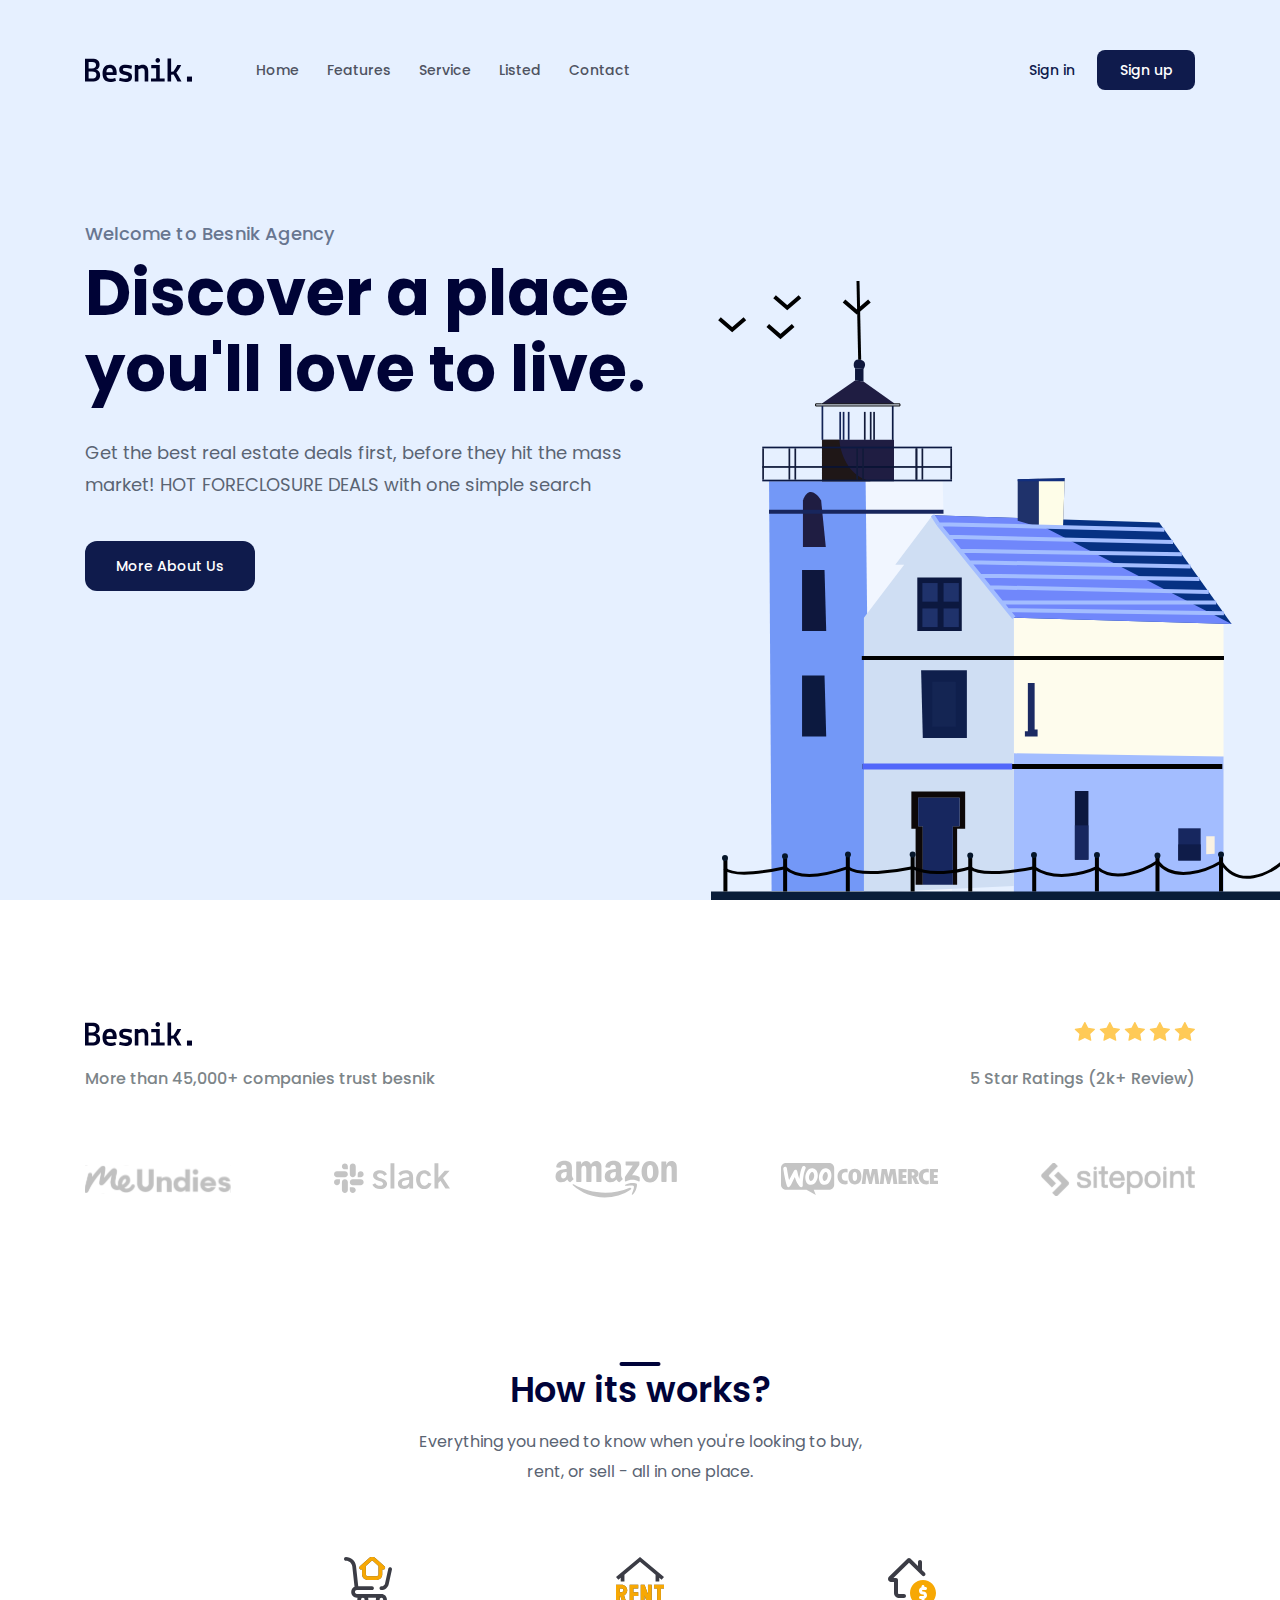
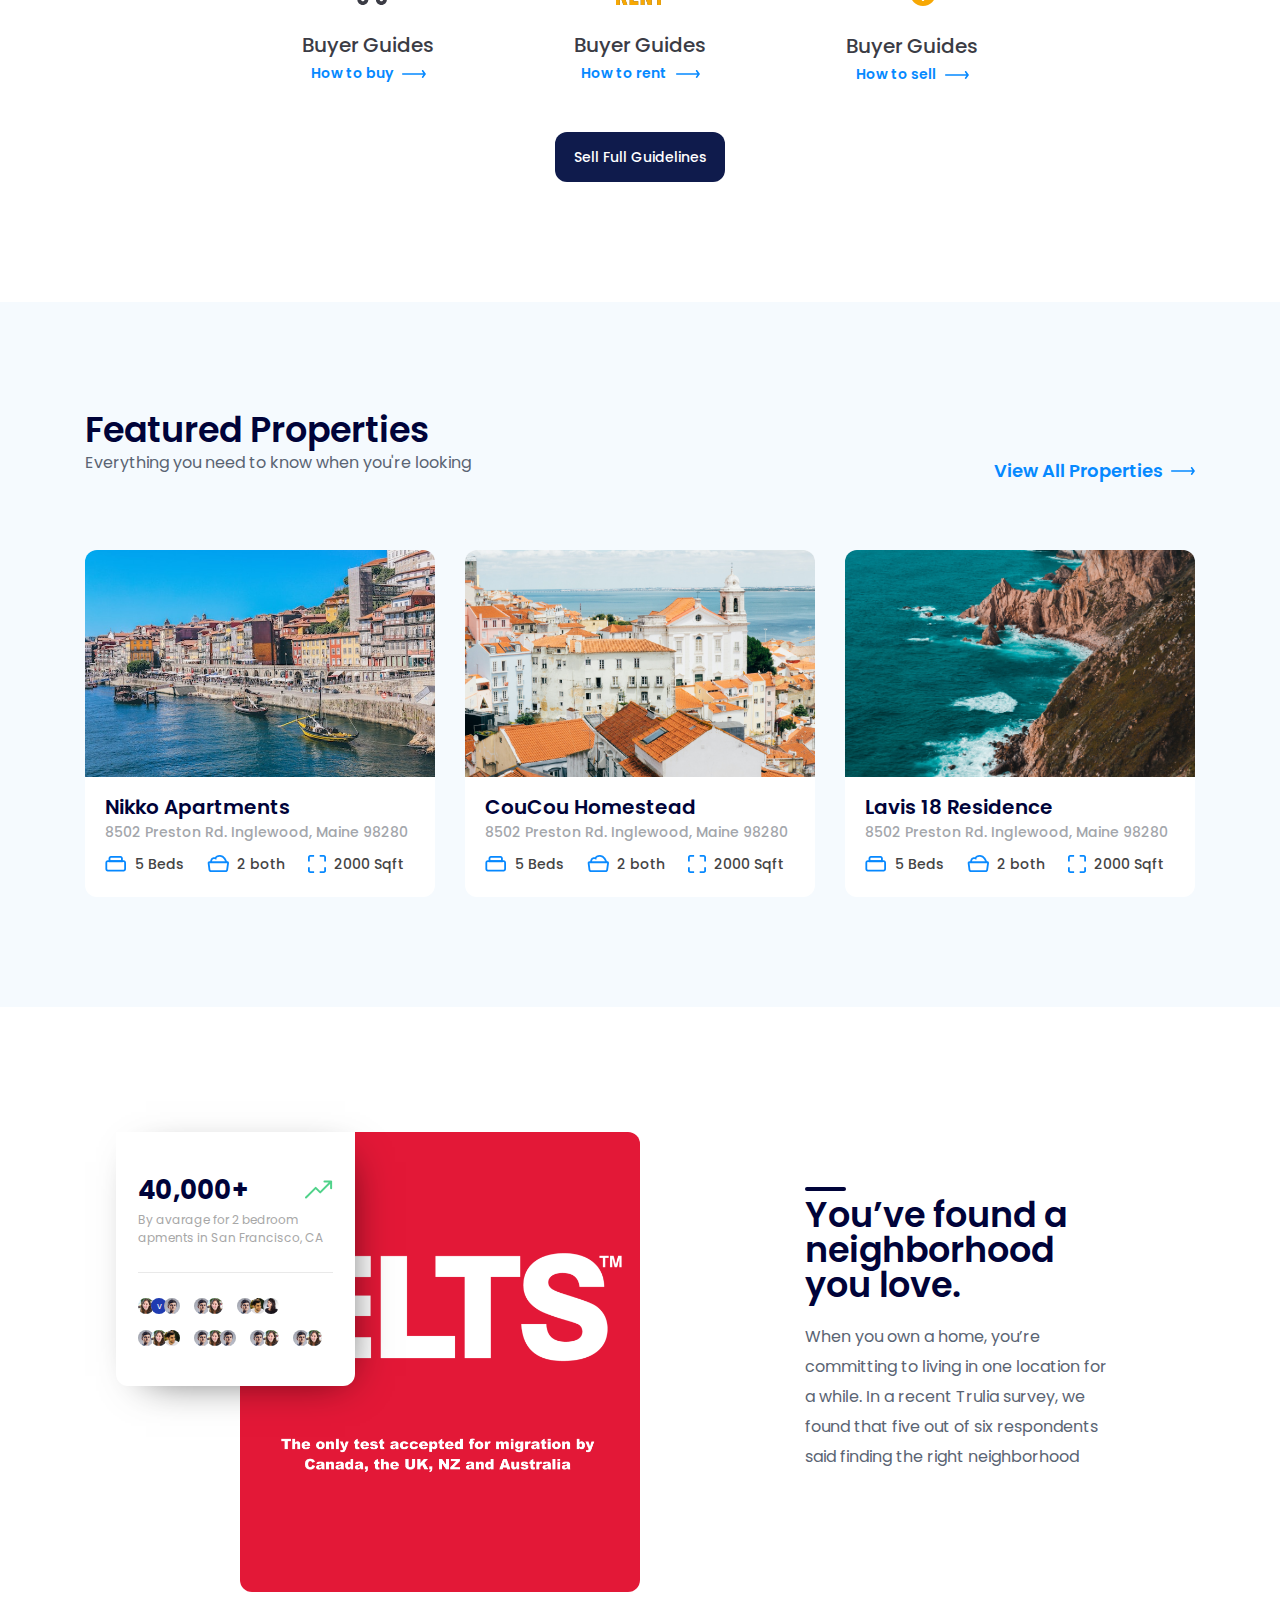
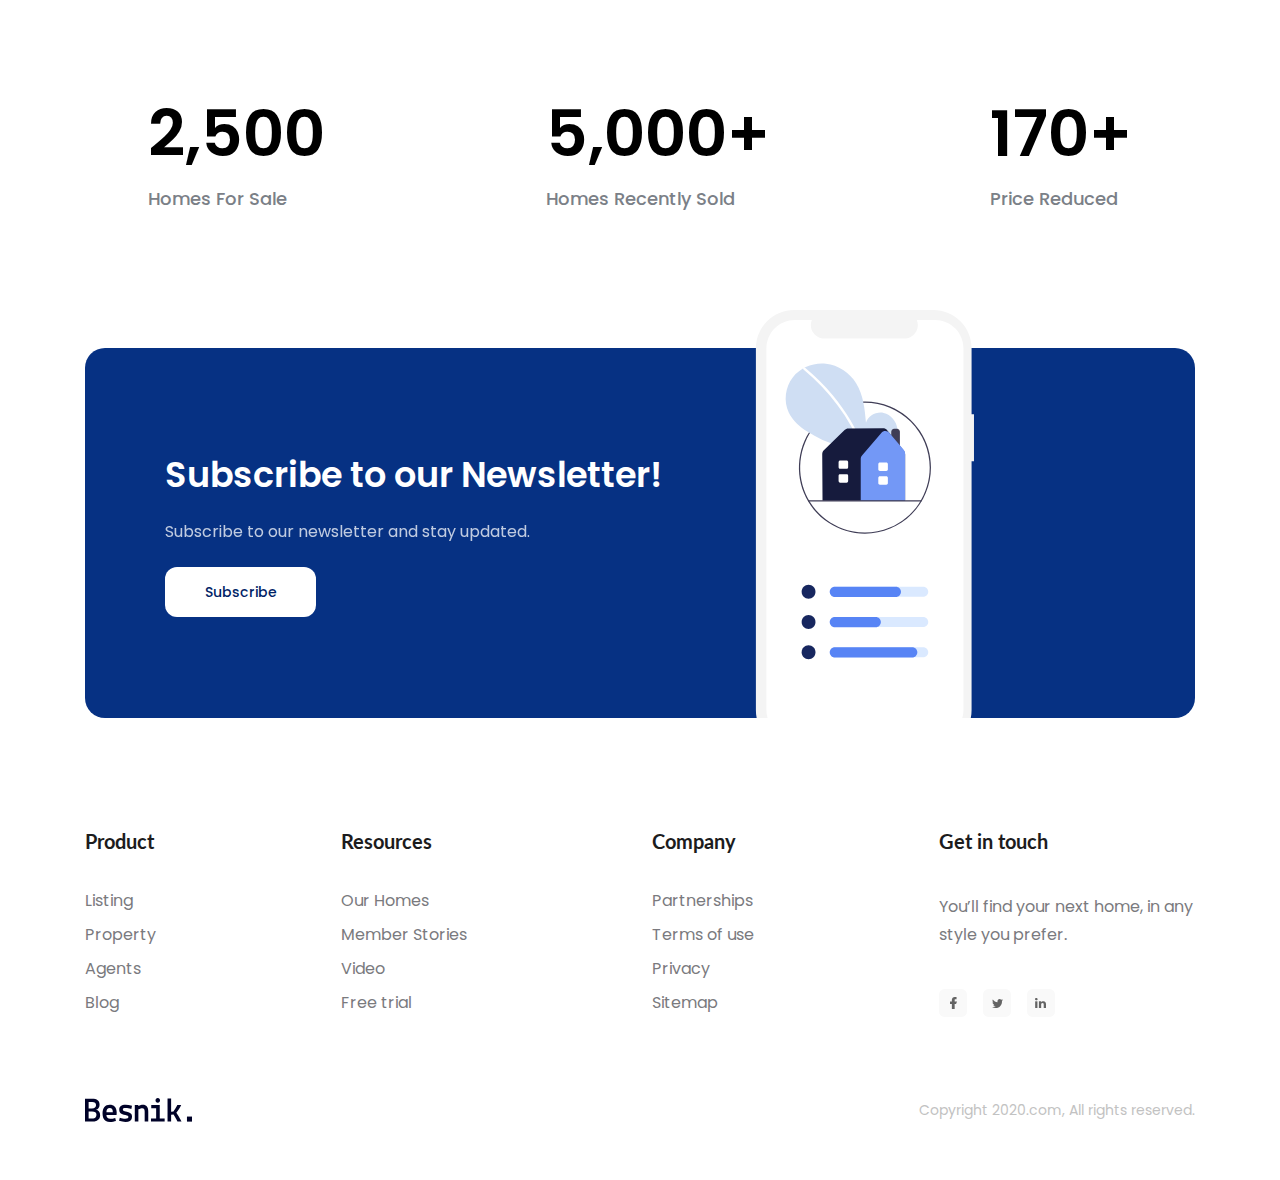
==== index.html @ 5c0203a8 "first commit" ====
<!DOCTYPE html>
<html lang="en">
  <head>
    <meta charset="UTF-8" />
    <meta http-equiv="X-UA-Compatible" content="IE=edge" />
    <meta name="viewport" content="width=device-width, initial-scale=1.0" />
    <title>Document</title>
    <link rel="stylesheet" href="./assets/css/reset.css" />
    <link rel="stylesheet" href="./assets/css/style.css" />
    <!-- <link rel="stylesheet" href="./assets/fonts/stylesheet.css" /> -->
    <link rel="preconnect" href="https://fonts.googleapis.com" />
    <link rel="preconnect" href="https://fonts.gstatic.com" crossorigin />
    <link
      href="https://fonts.googleapis.com/css2?family=Lato:wght@300;400&family=Poppins:wght@100;300;400;500;600;700;800&display=swap"
      rel="stylesheet"
    />
    <link href="https://fonts.googleapis.com/css2?family=Lato:wght@700&display=swap" rel="stylesheet">
  </head>
  <body>
    <main>
      <!-- HEADER -->
      <header class="header">
        <div class="content">
          <nav class="navbar">
            <!-- LOGO -->
            <img src="./assets/img/logo.svg" alt="Besnik." />
            <!-- NAVIGATION -->
            <ul>
              <li><a href="#!">Home</a></li>
              <li><a href="#!">Features</a></li>
              <li><a href="#!">Service</a></li>
              <li><a href="#!">Listed</a></li>
              <li><a href="#!">Contact</a></li>
            </ul>
            <!-- ACTION -->
            <div class="action">
              <a href="#!" class="action-link">Sign in</a>
              <a href="#!" class="btn action-btn">Sign up</a>
            </div>
          </nav>
          <!-- Hero Info -->
          <div class="hero">
            <div class="info">
              <p class="sub-title">Welcome to Besnik Agency</p>
              <h1 class="title">Discover a place you'll love to live.</h1>
              <p class="desc">
                Get the best real estate deals first, before they hit the mass
                market! HOT FORECLOSURE DEALS with one simple search
              </p>
              <!-- Call to action (CTA) -->
              <a href="#!" class="btn hero-cta">More About Us</a>
            </div>

            <img
              src="./assets/img/house_img.svg"
              alt="Discover a place you'll love to live."
              class="hero-img"
            />
          </div>
        </div>
      </header>
      <!-- Clients -->
      <div class="clients">
        <div class="content">
          <div class="row">
            <!-- Logo -->
            <img src="./assets/img/logo.svg" alt="" />
            <!-- Rate -->
            <div class="stars">
              <img src="./assets/img/start.svg" alt="stars" />
              <img src="./assets/img/start.svg" alt="stars" />
              <img src="./assets/img/start.svg" alt="stars" />
              <img src="./assets/img/start.svg" alt="stars" />
              <img src="./assets/img/start.svg" alt="stars" />
            </div>
          </div>
          <div class="row row-desc">
            <p class="desc">More than 45,000+ companies trust besnik</p>
            <p class="desc">5 Star Ratings (2k+ Review)</p>
          </div>
          <div class="images">
            <img src="./assets/img/client_1.svg" alt="" />
            <img src="./assets/img/client_2.svg" alt="" />
            <img src="./assets/img/client_3.svg" alt="" />
            <img src="./assets/img/client_4.svg" alt="" />
            <img src="./assets/img/client_5.svg" alt="" />
          </div>
        </div>
      </div>
      <!-- GUIDES -->
      <div class="guides">
        <div class="content">
          <h2 class="subtitle">How its works?</h2>
          <p class="desc">
            Everything you need to know when you're looking to buy, rent, or
            sell - all in one place.
          </p>

          <!-- List Guides -->
          <ul class="list-guide">
            <li class="guide-item">
              <img src="./assets/img/card.svg" alt="" class="icon" />
              <h3 class="title">Buyer Guides</h3>
              <a href="#!" class="link">
                <span>How to buy</span>
                <img src="./assets/img/cross-right.svg" alt="" class="arrow" />
              </a>
            </li>
            <li class="guide-item">
              <img src="./assets/img/rent.svg" alt="" class="icon" />
              <h3 class="title">Buyer Guides</h3>
              <a href="#!" class="link">
                <span>How to rent</span>
                <img src="./assets/img/cross-right.svg" alt="" class="arrow" />
              </a>
            </li>
            <li class="guide-item">
              <img src="./assets/img/seller.svg" alt="" class="icon" />
              <h3 class="title">Buyer Guides</h3>
              <a href="#!" class="link">
                <span>How to sell</span>
                <img src="./assets/img/cross-right.svg" alt="" class="arrow" />
              </a>
            </li>
          </ul>
          <div class="guide-cta">
            <a href="#!" class="btn">Sell Full Guidelines</a>
          </div>
        </div>
      </div>
      <!-- Featured-->
      <div class="featured">
        <div class="content">
          <header>
            <h2 class="sub-title">Featured Properties</h2>
            <div class="row">
              <p class="desc">
                Everything you need to know when you're looking
              </p>
              <a href="" class="link">
                <span>View All Properties</span>
                <img src="./assets/img/cross-right.svg" alt="" class="arrow" />
              </a>
            </div>
          </header>
          <div class="list">
            <!-- Featured item 1-->
            <div class="item">
              <a href="#!">
                <img
                  src="./assets/img/list_1.jpg"
                  alt="Nikko Apartments"
                  class="thumb"
                />
              </a>
              <div class="body">
                <h3 class="title"><a href="#!">Nikko Apartments</a></h3>
                <p class="desc">8502 Preston Rd. Inglewood, Maine 98280</p>
                <div class="info">
                  <img src="./assets/img/bag.svg" alt="" class="icon" />
                  <span class="label">5 Beds</span>

                  <img src="./assets/img/both.svg" alt="" class="icon" />
                  <span class="label">2 both</span>

                  <img src="./assets/img/sqft.svg" alt="" class="icon" />
                  <span class="label">2000 Sqft</span>
                </div>
              </div>
            </div>
            <!-- Featured item 2-->
            <div class="item">
              <a href="#!">
                <img
                  src="./assets/img/list_2.jpg"
                  alt="Nikko Apartments"
                  class="thumb"
                />
              </a>
              <div class="body">
                <h3 class="title"><a href="#!">CouCou Homestead</a></h3>
                <p class="desc">8502 Preston Rd. Inglewood, Maine 98280</p>
                <div class="info">
                  <img src="./assets/img/bag.svg" alt="" class="icon" />
                  <span class="label">5 Beds</span>

                  <img src="./assets/img/both.svg" alt="" class="icon" />
                  <span class="label">2 both</span>

                  <img src="./assets/img/sqft.svg" alt="" class="icon" />
                  <span class="label">2000 Sqft</span>
                </div>
              </div>
            </div>
            <!-- Featured item 3-->
            <div class="item">
              <a href="#!">
                <img
                  src="./assets/img/list_3.jpg"
                  alt="Nikko Apartments"
                  class="thumb"
                />
              </a>
              <div class="body">
                <h3 class="title line-clamp"><a href="#!" >Lavis 18 Residence</a></h3>
                <p class="desc"">8502 Preston Rd. Inglewood, Maine 98280</p>
                <div class="info">
                  <img src="./assets/img/bag.svg" alt="" class="icon" />
                  <span class="label">5 Beds</span>

                  <img src="./assets/img/both.svg" alt="" class="icon" />
                  <span class="label">2 both</span>

                  <img src="./assets/img/sqft.svg" alt="" class="icon" />
                  <span class="label">2000 Sqft</span>
                  
              </div>
            </div>
          </div>
          </div>
        </div>
      </div>
      <!-- STATS -->
      <div class="stats">
        <div class="content">
          <div class="row">
            <div class="img-block">
              <img class="image" src="./assets/img/ielts-img.png" alt="You’ve found a neighborhood you love.">
              <!-- Trend -->
            <div class="stats-trend">
              <div class="row">
                <strong class="value">40,000+</strong>
                <img src="./assets/img/arrow-trend-up.svg" alt="" class="icon">
              </div>
              <p class="desc">By avarage for 2 bedroom apments in San Francisco, CA</p>
              <div class="separate"></div>
              <!-- avatar -->
              <div class="avatar-block">
                <div class="avatar-group">
                  <img src="./assets/img/av2.jpg" alt="" class="avatar">
                  <div class="avatar avatar-1">V</div>
                  <img src="./assets/img/av1.jpg" alt="" class="avatar">
                </div>
                 <div class="avatar-group">
                  <img src="./assets/img/av1.jpg" alt="" class="avatar">
                  <img src="./assets/img/av2.jpg" alt="" class="avatar">
                </div>
                 <div class="avatar-group">
                  <img src="./assets/img/av1.jpg" alt="" class="avatar">
                  <img src="./assets/img/av3.jpg" alt="" class="avatar">
                  <img src="./assets/img/av4.jpg" alt="" class="avatar">
                </div>
                 <div class="avatar-group">
                  <img src="./assets/img/av1.jpg" alt="" class="avatar">
                  <img src="./assets/img/av2.jpg" alt="" class="avatar">
                  <img src="./assets/img/av3.jpg" alt="" class="avatar">
                </div>
                 <div class="avatar-group">
                  <img src="./assets/img/av1.jpg" alt="" class="avatar">
                  <img src="./assets/img/av2.jpg" alt="" class="avatar">
                  <img src="./assets/img/av1.jpg" alt="" class="avatar">
                </div>
                 <div class="avatar-group">
                  <img src="./assets/img/av1.jpg" alt="" class="avatar">
                  <img src="./assets/img/av2.jpg" alt="" class="avatar">
                </div>
                 <div class="avatar-group">
                  <img src="./assets/img/av1.jpg" alt="" class="avatar">
                  <img src="./assets/img/av2.jpg" alt="" class="avatar">
                </div>
                 
              </div>
            </div>
          </div>          
            <!-- info -->
            <div class="info">
              <h2 class="subtitle">You’ve found a neighborhood you love.</h2>
              <p class="desc">When you own a home, you’re committing to living in one location for a while. In a recent Trulia survey, we found that five out of six respondents said finding the right neighborhood </p>
            </div>
          </div>
          <div class="row row-qty">
            <div class="qty-item">
              <strong class="qty">2,500</strong>
              <p class="qty-desc">Homes For Sale</p>
            </div>
            <div class="qty-item">
              <strong class="qty">5,000+</strong>
              <p class="qty-desc">Homes Recently Sold</p>
            </div>
            <div class="qty-item">
              <strong class="qty">170+</strong>
              <p class="qty-desc">Price Reduced</p>
            </div>
          </div>
        </div>
      </div>

      <!-- SUBSCRIBE -->
      <div class="subscription">
        <div class="content">
          <div class="body">
            <div class="info">
              <h2 class="sub-title">Subscribe to our Newsletter!</h2>
              <p class="desc">Subscribe to our newsletter and stay updated.</p>
              <a href="" class="btn">Subscribe</a>
            </div>
            <img src="./assets/img/home-subs.svg" alt="" class="img">
          </div>
        </div>
      </div>
      <!-- FOOTER -->
      <footer class="footer">
        <div class="content">
          <div class="row row-top">
            <!-- Product column -->
            <div class="column">
              <h3 class="heading">Product</h3>
              <ul class="list">
                <li class="item">
                  <a href="">Listing</a>
                </li>
                <li class="item">
                  <a href="">Property</a>
                </li>
                <li class="item">
                  <a href="">Agents</a>
                </li>
                <li class="item">
                  <a href="">Blog</a>
                </li>
              </ul>
            </div>
            <!-- Resources column -->
            <div class="column">
              <h3 class="heading">Resources</h3>
              <ul class="list">
                <li class="item">
                  <a href="">Our Homes</a>
                </li>
                <li class="item">
                  <a href="">Member Stories</a>
                </li>
                <li class="item">
                  <a href="">Video</a>
                </li>
                <li class="item">
                  <a href="">Free trial</a>
                </li>
              </ul>
            </div>
            <!-- Company column -->
            <div class="column">
              <h3 class="heading">Company</h3>
              <ul class="list">
                <li class="item">
                  <a href="">Partnerships</a>
                </li>
                <li class="item">
                  <a href="">Terms of use</a>
                </li>
                <li class="item">
                  <a href="">Privacy</a>
                </li>
                <li class="item">
                  <a href="">Sitemap</a>
                </li>
              </ul>
            </div>
            <div class="column">
              <h3 class="heading">Get in touch</h3>
              <p class="desc">You’ll find your next home, in any style you prefer.</p>
              <div class="social">
                <a href="" class="social-link">
                <img src="./assets/img/Facebook icon.svg" alt="">
                </a>
                <a href="" class="social-link">
                  <img src="./assets/img/twitter icon.svg" alt="">
                </a>
                <a href="" class="social-link">
                  <img src="./assets/img/lindedin icon.svg" alt="">
                </a>
              </div>
            </div>
          </div>
          <div class="row row-bottom">
            <img src="./assets/img/logo.svg" alt="" class="logo">
            <p class="copyright">Copyright 2020.com, All rights reserved.</p>
          </div>
        </div>
      </footer>
    </main>
  </body>
</html>
---- assets/css/style.css ----
* {
  box-sizing: border-box;
}
/* Dat bien */
:root {
  --primary-color: #0f1b4c;
}

html {
  font-size: 62.5%;
}

body {
  font-size: 1.6rem;
  font-family: "Poppins";
}
/* Common : tp dùng chung */

.content {
  width: 1110px;
  max-width: calc(100% - 48px);
  margin-left: auto;
  margin-right: auto;
}

a {
  text-decoration: none;
}

.btn {
  display: inline-block;
  min-width: 98px;
  background: var(--primary-color);
  border-radius: 12px;
  font-weight: 500;
  font-size: 1.4rem;
  text-align: center;
  color: #ffffff;
  padding: 18px 16px;
}

.btn:hover {
  opacity: 0.9;
}

.line-clamp {
   display: -webkit-box;
  -webkit-line-clamp: var(--line-clamp, 2);
  -webkit-box-orient: vertical;
  overflow: hidden;
}
/*-------------------------- HEADER --------------------------*/
.header {
  position: relative;
  background: #e6f0ff;
  height: 100vh;
}

.navbar {
  display: flex;
  align-items: center;
  padding-top: 50px;
}

.navbar ul {
  margin-left: 50px;
  display: flex;
}

.navbar ul a {
  font-weight: 500;
  font-size: 1.4rem;
  color: #4f5361;
  padding: 8px 14px;
}

.navbar ul a:hover {
  text-decoration: underline;
}

.navbar .action {
  margin-left: auto;
}

.navbar .action-link {
  font-size: 1.4rem;
  font-weight: 500;
  color: var(--primary-color);
}

.navbar .action-btn {
  padding: 13px 16px;
  margin-left: 18px;
  border-radius: 8px;
}

/* hero info */
.hero {
  margin-top: 130px;
}

.hero .info {
  width: 51%;
}

.hero .sub-title {
  font-weight: 500;
  font-size: 1.8rem;
  line-height: 1.5;
  letter-spacing: 0.01em;
  color: #687690;
}

.hero .title {
  margin-top: 8px;
  font-weight: 700;
  font-size: 6.4rem;
  line-height: 1.19;
  color: #000336;
}

.hero .desc {
  margin-top: 30px;
  font-weight: 400;
  font-size: 1.8rem;
  line-height: 32px;
  color: #5a6473;
}

.hero-cta {
  margin-top: 40px;
  min-width: 170px;
}

.hero-img {
  position: absolute;
  bottom: 0;
  right: calc((100vw - 1110px) / 2 - 100px);
}

/* ------------- clients ================ */

.clients {
  padding: 43px 0 40px;
  margin-top: 79px;
}

.clients .row {
  display: flex;
  justify-content: space-between;
}

.clients .desc {
  font-weight: 500;
  font-size: 1.6rem;
  line-height: 1.25;
  color: #7d8589;
}

.clients .row-desc {
  margin-top: 23px;
}

.clients .images {
  display: flex;
  justify-content: space-between;
  align-items: center;
  margin-top: 70px;
}
/* ------------- GUIDES ================ */

.guides {
  padding: 93px 0 79px;
  margin-top: 40px;
}

.guides .subtitle {
  position: relative;
  font-weight: 600;
  font-size: 3.5rem;
  line-height: 1;
  text-align: center;
  color: #000339;
}

.guides .subtitle::before {
  position: absolute;
  top: -10px;
  left: 50%;
  transform: translateX(-50%); /* chạy lại 1 nửa cạnh để căn giữa*/
  content: "";
  display: inline-block;
  width: 41px;
  height: 4px;
  background: #000339;
  border-radius: 12px;
}

.guides .desc {
  margin: 20px auto 0 auto;
  max-width: 100%;
  width: 459px;
  font-weight: 400;
  font-size: 1.6rem;
  line-height: 1.88;
  text-align: center;
  color: #5a6473;
}

.list-guide {
  display: flex;
  justify-content: center;
  margin-top: 70px;
}

.guide-item {
  margin: 0 70px;
  text-align: center;
}

.guide-item .title {
  margin-top: 26px;
  font-weight: 500;
  font-size: 2rem;
  line-height: 1.1;
  color: #3b3c45;
}

.guide-item .link {
  display: inline-block;
  margin-top: 10px;
  font-weight: 600;
  font-size: 1.4rem;
  color: #0689ff;
}

.guide-item .arrow {
  margin-left: 6px;
}

.guide-cta {
  display: flex;
  justify-content: center;
  margin-top: 50px;
}

.guide-cta .btn {
  min-width: 170px;
}

/* ------------- FEATURED ================ */
.featured {
  margin-top: 41px;
  background: #F5FAFE;
  padding: 110px 0;
}



.featured .sub-title {
  font-weight: 600;
  font-size: 3.5rem;
  line-height: 1;
  color: #000339;
}

.featured .row {
  display: flex;
  justify-content: space-between;
  margin-top: 15px;
}

.featured .desc {
  font-weight: 400;
  font-size: 1.6rem;
  line-height: 1.88px;
  color: #5a6473;
}

.featured .link {
  display: flex;
  align-items: center;
  font-weight: 600;
  font-size: 1.8rem;
  color: #0689ff;
}

.featured .link .arrow {
  margin-left: 8px;
}

.featured .list {
  display: flex;
  gap: 30px;
  margin-top: 70px;
}

.featured .item {
  flex: 1;
  padding: 0;
  background-color: #ffffff;
  border-radius: 12px;
}

.featured .list .thumb {
  width: 100%;
  height: 227px;
  object-fit: cover;
  border-radius: 12px 12px 0 0;
}

.featured .item .body {
  padding: 17px 20px 24px ; 
}

.featured .item .title a{
  font-weight: 600;
  font-size: 2rem;
  line-height: 1;
  color: #000339;
 
}

.featured .item .desc {
  word-break: break-all;
  margin-top: 15px;
  font-weight: 500;
  font-size: 1.4rem;
  color: #A3A6AB;
}

.featured .item .info {
  margin-top: 21px;
  display: flex;
  align-items: center;
}

.featured .item .icon {
  margin-left: 23px;
}

.featured .item .icon:first-child {
  margin-left: 0;
}

.featured .item .label {
  margin-left: 8px;
  font-weight: 500;
  font-size: 1.4rem;
  color: #444444;
}
/*================ STATUS ============ */
.stats {
  margin-top: 75px;
  padding: 50px 0;  
}

.stats .content {
  width: 1048px;
}

.stats .row {
  display: flex;
}

.stats .img-block, .stats .info {
  width: 50%;
}

.stats .img-block {
  position: relative;
}

.stats .info {
  padding: 65px 0 0 165px;
}

.stats .stats-trend {
  position: absolute;
  top: 0;
  left: 0;
  width: 239px;
  padding: 45px 22px 40px;
  border-radius: 0px 0px 12px 12px;
  -webkit-box-shadow: 10px 10px 41px -20px rgba(0,0,0,0.75);
  -moz-box-shadow: 10px 10px 41px -20px rgba(0,0,0,0.75);
  box-shadow: 10px 10px 41px -20px rgba(0,0,0,0.75);
  background: #FFFFFF;
}

.stats-trend .value {
  font-weight: 700;
  font-size: 2.6rem;
  line-height: 1;
  letter-spacing: 0.01em;
  color: #000339;

}

.stats-trend .icon {
  margin-left: auto;
}

.stats-trend .desc {
  margin-top: 8px;
  font-weight: 400;
  font-size: 1.2rem;
  line-height: 1.5;
  color: #A7A7A7;
}

.stats-trend .separate {
  height: 1.2px;
  margin-top: 25px;
  background: #E9E9E9;
}

.stats .avatar-group {
  display: flex;
}

.stats .avatar-block {
  display: flex;
  flex-wrap: wrap;
  gap: 16px 14px;
  margin-top: 25px;
}

.stats .avatar {
  display: flex;
  justify-content: center;
  align-items: center;
  width: 16px;
  height: 16px;
  margin-left: -3px;
  object-fit: cover;
  border-radius: 50%;
}

.stats .avatar:first-child {
  margin-left: 0;
}

.stats .avatar-1 {
  background: #1F3BB1;
  font-weight: 450;
  font-size: 0.7rem;
  letter-spacing: -0.02em;
  color: #FFFFFF;
}

.stats .img-block .image {
  display: block;
  margin-left: auto;
  width: 400px;
  height: 460px;
  object-fit: cover;
  border-radius: 12px;
}

.stats .subtitle {
  position: relative;
  width: 269px;
  font-weight: 600;
  font-size: 3.5rem;
  color: #000339;
}
.stats .subtitle::before {
  position: absolute;
  left: 0;
  top: -10px;
  content: "";
  display: block;
  width: 41px;
  height: 4px;
  background: #000339;
  border-radius: 12px;
}

.stats .info .desc {
  width: 309px;
  margin-top: 20px;
  font-weight: 400;
  font-size: 1.6rem;
  line-height: 1.88;
  color: #5A6473;
}

      /*  row sale*/
.stats .row-qty {
  justify-content: space-between;
  margin-top: 110px;
  padding: 0 32px;
}

.stats .qty {
  font-weight: 600;
  font-size: 6.4rem;
  color: #000000;
}

.stats .qty-desc {
  margin-top: 24px;
  font-weight: 500;
  font-size: 1.8rem;
  color: #7B8087;
}

/* subscription */
.subscription {
  margin-top: 90px;
}

.subscription .body {
  position: relative;
  display: flex;
  align-items: center;
  height: 370px;
  background: #063183;
  border-radius: 20px;
}

.subscription .info {
  width: 675px;
  max-width: 100%;
  padding: 0 80px;
}

.subscription .sub-title {
  font-weight: 600;
  font-size: 3.5rem;
  line-height: 1.5;
  color: #FFFFFF;

}

.subscription .desc {
  margin-top: 15px;
  font-weight: 400;
  font-size: 1.6rem;
  line-height: 1.88;
  color: #FFFFFF;
  opacity: 0.75;
}

.subscription .btn {
  min-width: 151px;
  margin-top: 20px;
  background-color: #ffffff;
  color: #002366;
}

.subscription .img {
  position: absolute;
  bottom: 0;
  right: 221px;
}

/* footer */

.footer {
  margin-top: 55px;
  padding: 58px 0 58px;
}

.footer .row {
  display: flex;
}

.footer .row-top {
  gap: 185px;
}

.footer .heading {
  font-family: 'Lato', sans-serif;
  font-weight: 700;
  font-size: 2rem;
  color: #1C1C1D;
}

.footer .list, .footer .desc {
  margin-top: 42px;
}

.footer .item {
  margin-top: 18px;
}

.footer .item a, .footer .desc {
  font-weight: 400;
  font-size: 1.6rem;
  color: #7A7A7E;
  white-space: nowrap;
}

.footer .desc {
  white-space: normal;
  line-height: 1.75;
}

.footer .social {
  display: flex;
  margin-top: 40px;
}

.footer .social-link {
  
  display: flex;
  justify-content: center;
  align-items: center;
  background-color:#F9F9F9;
  border-radius: 20%;
  width: 28px;
  height: 28px;
  margin-left: 16px;
}

.footer .social-link:first-child {
  margin-left: 0;
}

.footer .social-link:hover {
  background-color: 
#e2e2e2;
}

.footer .row-bottom {
  display: flex;
  align-items: center;
  justify-content: space-between;
  margin-top: 81px;
}

.footer .copyright {
  font-weight: 400;
  font-size: 1.4rem;
  color: #C2C2C2;
}
---- assets/fonts/stylesheet.css ----
/*=======Poppins=======*/
@font-face {
    font-family: 'Poppins';
    src: url('Poppins/Poppins-BlackItalic.woff2') format('woff2'),
        url('Poppins/Poppins-BlackItalic.woff') format('woff');
    font-weight: 900;
    font-style: italic;
    font-display: swap;
}

@font-face {
    font-family: 'Poppins';
    src: url('Poppins/Poppins-ExtraBold.woff2') format('woff2'),
        url('Poppins/Poppins-ExtraBold.woff') format('woff');
    font-weight: bold;
    font-style: normal;
    font-display: swap;
}

@font-face {
    font-family: 'Poppins';
    src: url('Poppins/Poppins-Bold.woff2') format('woff2'),
        url('Poppins/Poppins-Bold.woff') format('woff');
    font-weight: bold;
    font-style: normal;
    font-display: swap;
}

@font-face {
    font-family: 'Poppins';
    src: url('Poppins/Poppins-Black.woff2') format('woff2'),
        url('Poppins/Poppins-Black.woff') format('woff');
    font-weight: 900;
    font-style: normal;
    font-display: swap;
}

@font-face {
    font-family: 'Poppins';
    src: url('Poppins/Poppins-BoldItalic.woff2') format('woff2'),
        url('Poppins/Poppins-BoldItalic.woff') format('woff');
    font-weight: bold;
    font-style: italic;
    font-display: swap;
}

@font-face {
    font-family: 'Poppins';
    src: url('Poppins/Poppins-ExtraBoldItalic.woff2') format('woff2'),
        url('Poppins/Poppins-ExtraBoldItalic.woff') format('woff');
    font-weight: bold;
    font-style: italic;
    font-display: swap;
}

@font-face {
    font-family: 'Poppins';
    src: url('Poppins/Poppins-ExtraLight.woff2') format('woff2'),
        url('Poppins/Poppins-ExtraLight.woff') format('woff');
    font-weight: 200;
    font-style: normal;
    font-display: swap;
}

@font-face {
    font-family: 'Poppins';
    src: url('Poppins/Poppins-ExtraLightItalic.woff2') format('woff2'),
        url('Poppins/Poppins-ExtraLightItalic.woff') format('woff');
    font-weight: 200;
    font-style: italic;
    font-display: swap;
}

@font-face {
    font-family: 'Poppins';
    src: url('Poppins/Poppins-Italic.woff2') format('woff2'),
        url('Poppins/Poppins-Italic.woff') format('woff');
    font-weight: normal;
    font-style: italic;
    font-display: swap;
}

@font-face {
    font-family: 'Poppins';
    src: url('Poppins/Poppins-Light.woff2') format('woff2'),
        url('Poppins/Poppins-Light.woff') format('woff');
    font-weight: 300;
    font-style: normal;
    font-display: swap;
}

@font-face {
    font-family: 'Poppins';
    src: url('Poppins/Poppins-LightItalic.woff2') format('woff2'),
        url('Poppins/Poppins-LightItalic.woff') format('woff');
    font-weight: 300;
    font-style: italic;
    font-display: swap;
}

@font-face {
    font-family: 'Poppins';
    src: url('Poppins/Poppins-Medium.woff2') format('woff2'),
        url('Poppins/Poppins-Medium.woff') format('woff');
    font-weight: 500;
    font-style: normal;
    font-display: swap;
}

@font-face {
    font-family: 'Poppins';
    src: url('Poppins/Poppins-MediumItalic.woff2') format('woff2'),
        url('Poppins/Poppins-MediumItalic.woff') format('woff');
    font-weight: 500;
    font-style: italic;
    font-display: swap;
}

@font-face {
    font-family: 'Poppins';
    src: url('Poppins/Poppins-Regular.woff2') format('woff2'),
        url('Poppins/Poppins-Regular.woff') format('woff');
    font-weight: normal;
    font-style: normal;
    font-display: swap;
}

@font-face {
    font-family: 'Poppins';
    src: url('Poppins/Poppins-SemiBold.woff2') format('woff2'),
        url('Poppins/Poppins-SemiBold.woff') format('woff');
    font-weight: 600;
    font-style: normal;
    font-display: swap;
}

@font-face {
    font-family: 'Poppins';
    src: url('Poppins/Poppins-SemiBoldItalic.woff2') format('woff2'),
        url('Poppins/Poppins-SemiBoldItalic.woff') format('woff');
    font-weight: 600;
    font-style: italic;
    font-display: swap;
}

@font-face {
    font-family: 'Poppins';
    src: url('Poppins/Poppins-ThinItalic.woff2') format('woff2'),
        url('Poppins/Poppins-ThinItalic.woff') format('woff');
    font-weight: 100;
    font-style: italic;
    font-display: swap;
}

@font-face {
    font-family: 'Poppins';
    src: url('Poppins/Poppins-Thin.woff2') format('woff2'),
        url('Poppins/Poppins-Thin.woff') format('woff');
    font-weight: 100;
    font-style: normal;
    font-display: swap;
}
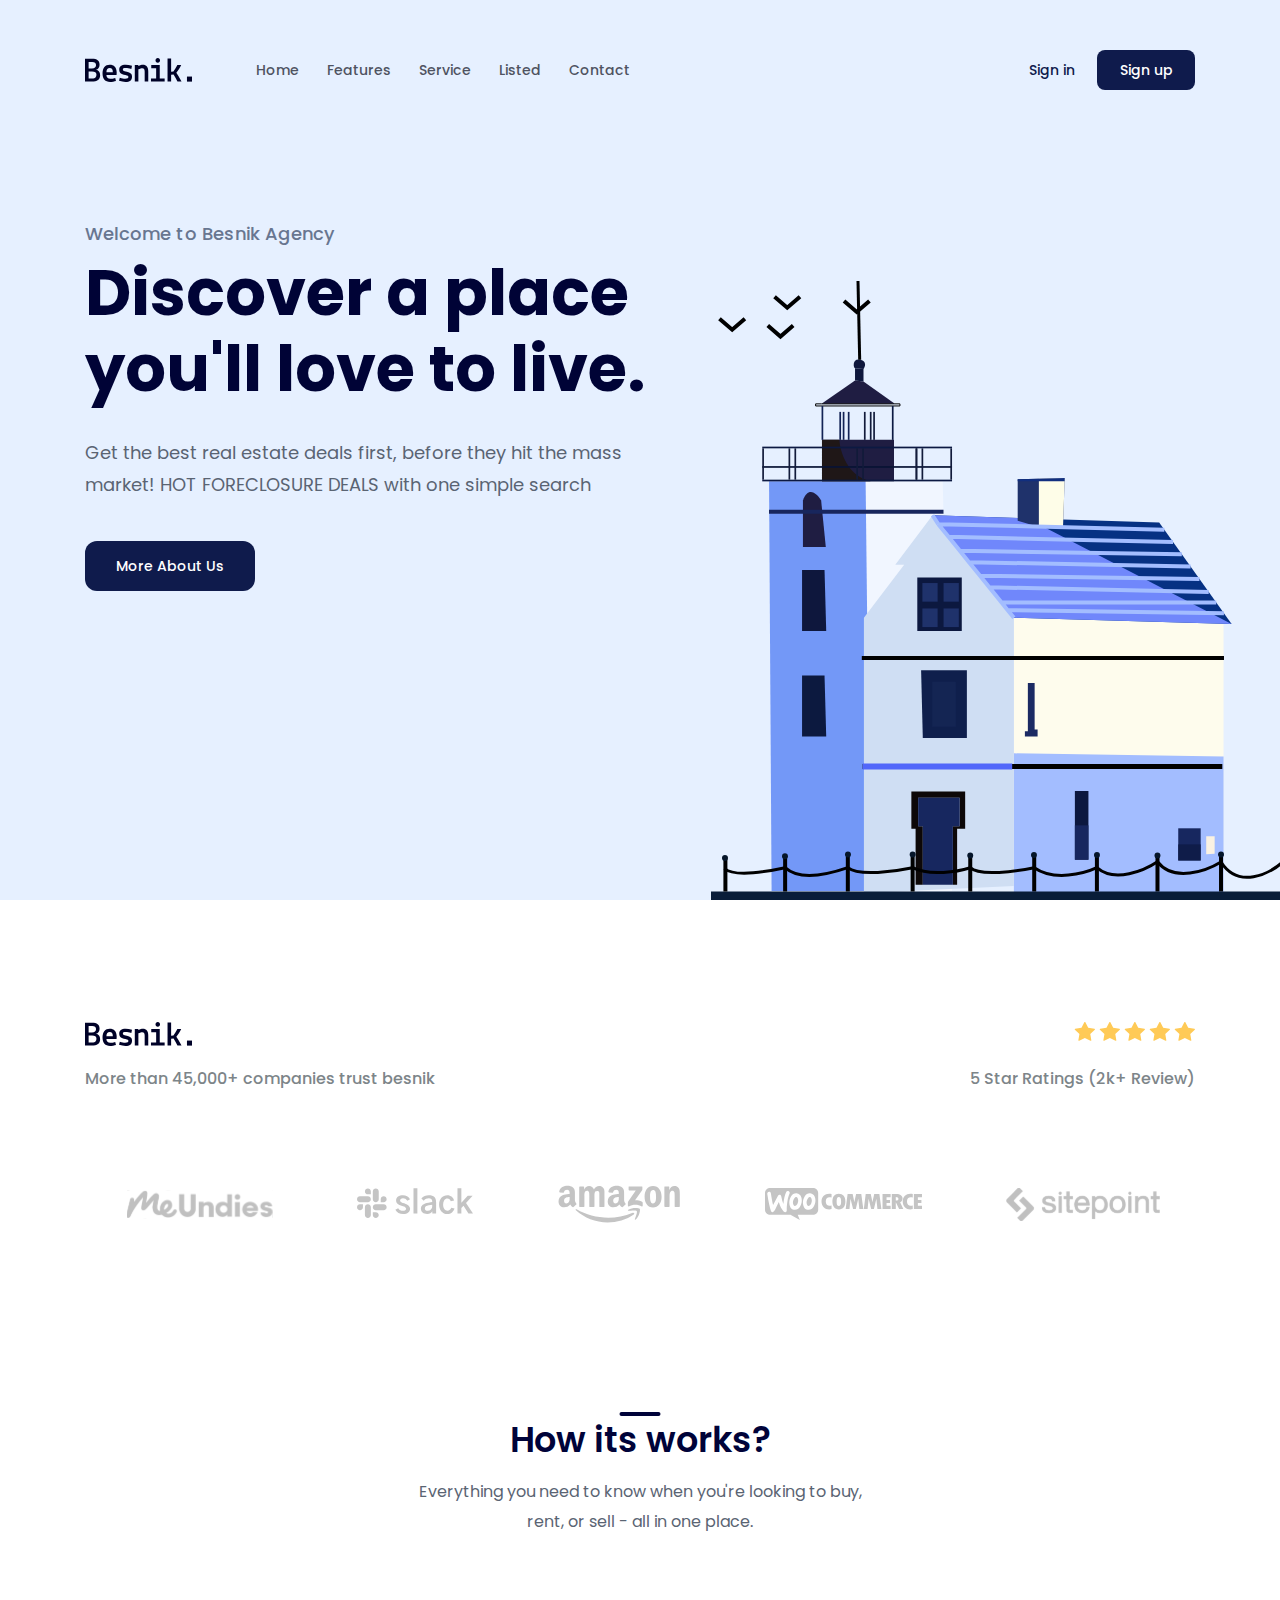
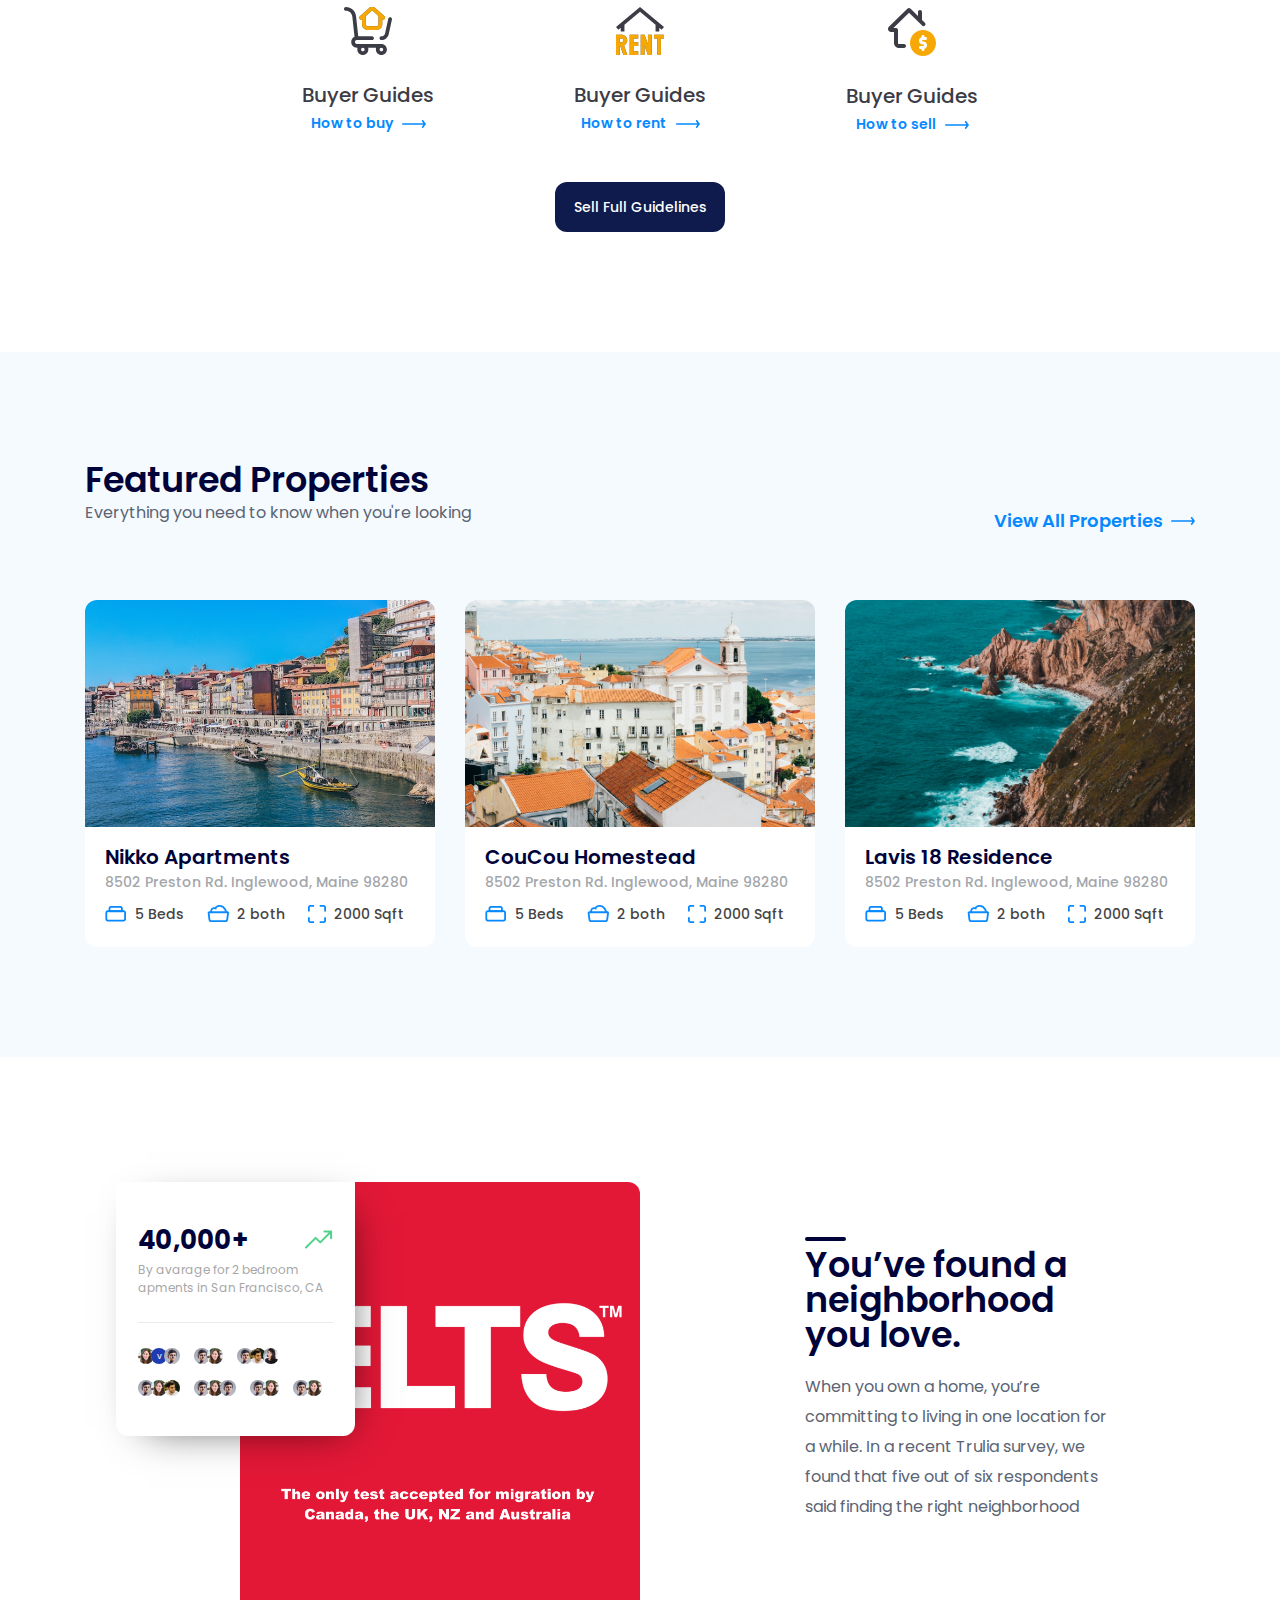
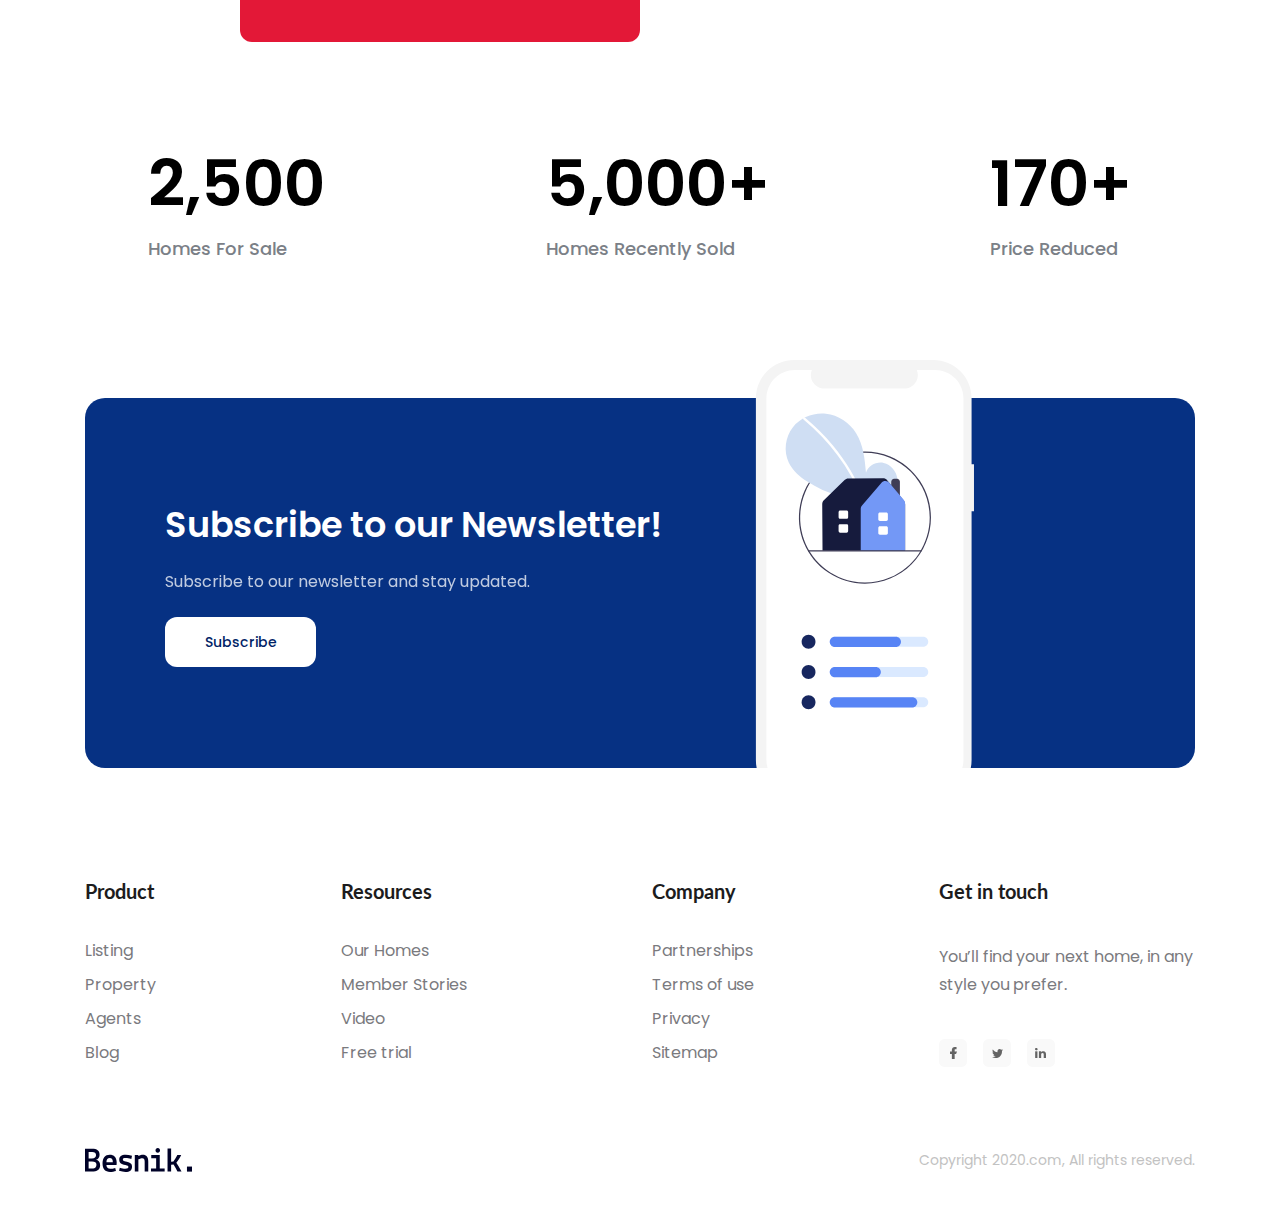
==== commit ce654064: "Fix bug clients" ====
--- a/index.html
+++ b/index.html
@@ -79,11 +79,21 @@
             <p class="desc">5 Star Ratings (2k+ Review)</p>
           </div>
           <div class="images">
-            <img src="./assets/img/client_1.svg" alt="" />
-            <img src="./assets/img/client_2.svg" alt="" />
-            <img src="./assets/img/client_3.svg" alt="" />
-            <img src="./assets/img/client_4.svg" alt="" />
-            <img src="./assets/img/client_5.svg" alt="" />
+            <a href="">
+              <img src="./assets/img/client_1.svg" alt="" />
+            </a>
+            <a href="">
+              <img src="./assets/img/client_2.svg" alt="" />
+            </a>
+            <a href="">
+              <img src="./assets/img/client_3.svg" alt="" />
+            </a>
+            <a href="">
+              <img src="./assets/img/client_4.svg" alt="" />
+            </a>
+            <a href="">
+              <img src="./assets/img/client_5.svg" alt="" />
+            </a>
           </div>
         </div>
       </div>
--- a/assets/css/style.css
+++ b/assets/css/style.css
@@ -166,6 +166,18 @@
   justify-content: space-between;
   align-items: center;
   margin-top: 70px;
+}
+
+.clients .images a{
+  display: flex;
+  align-items: center;
+  height: 90px;
+  padding: 0 42px;
+  border-radius: 12px;
+}
+
+.clients .images a:hover {
+  box-shadow: 0px 10px 20px rgba(0, 0, 0, 0.1);
 }
 /* ------------- GUIDES ================ */
 
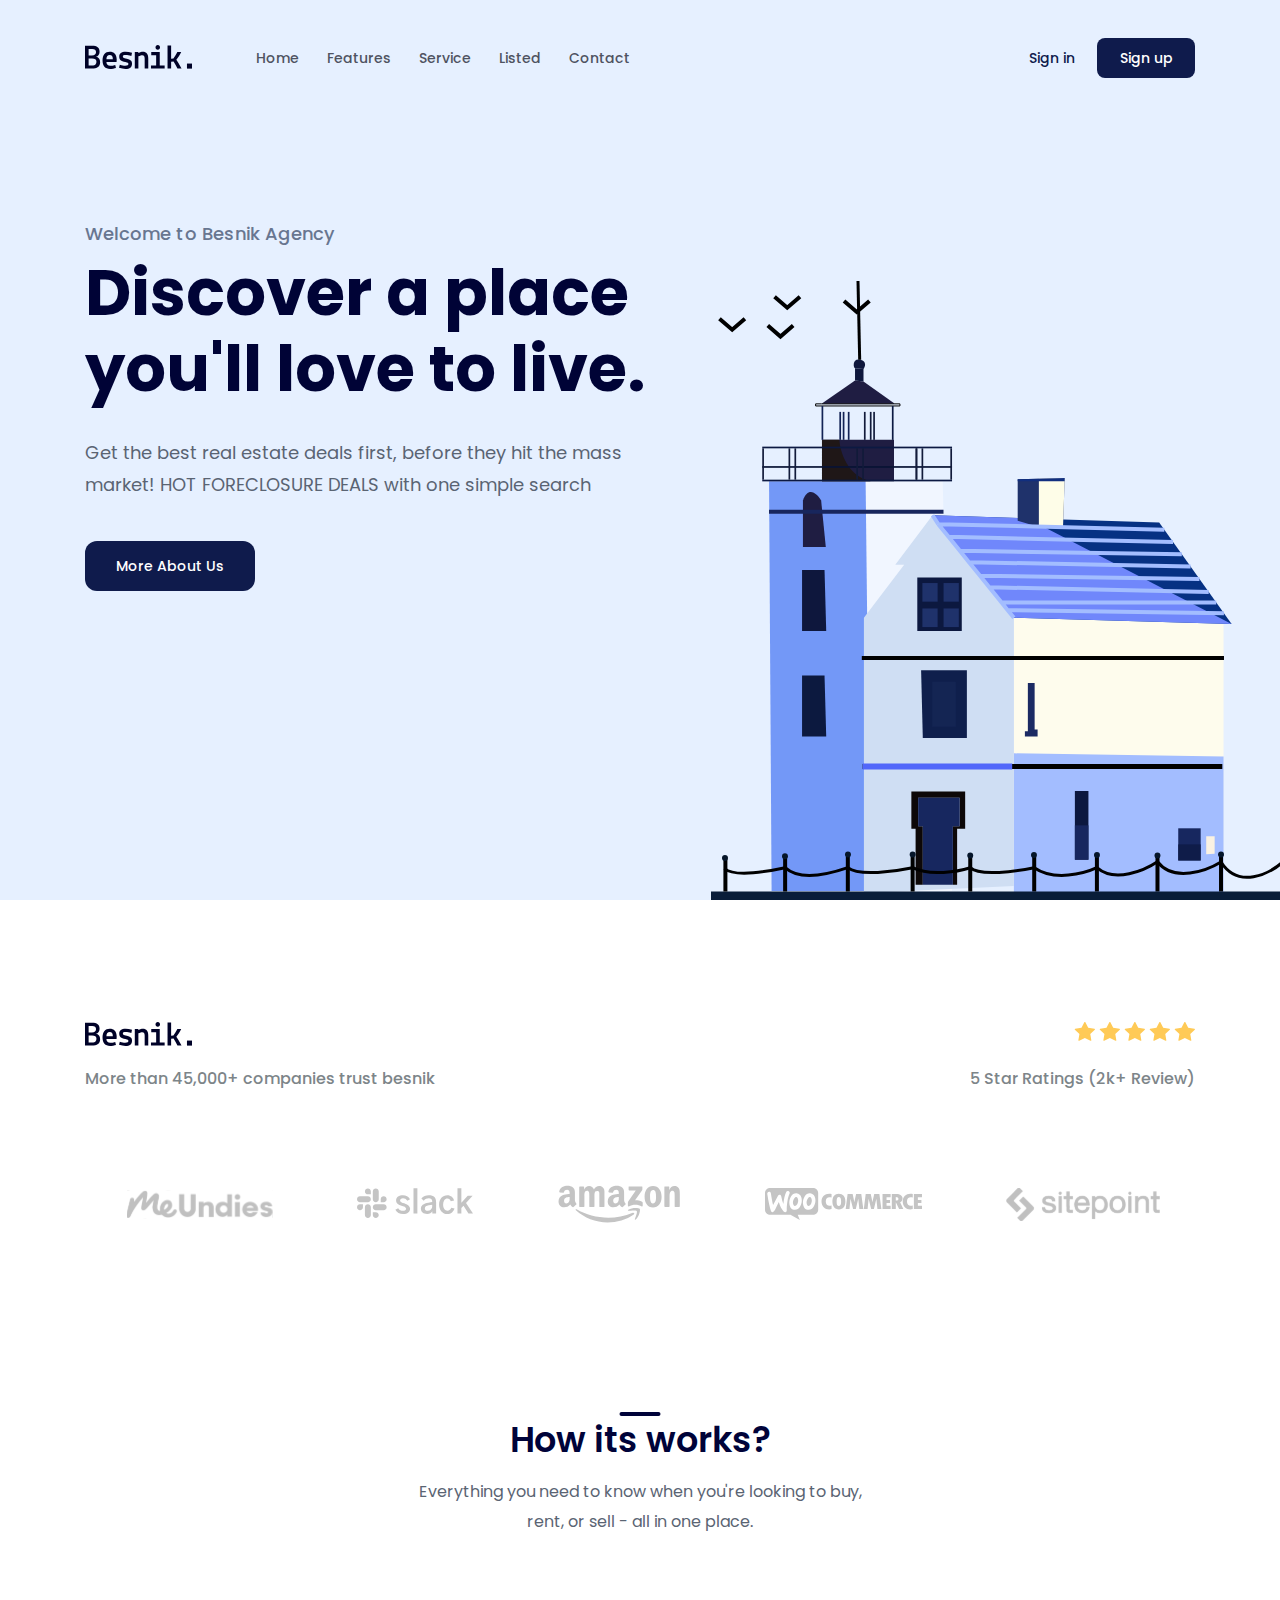
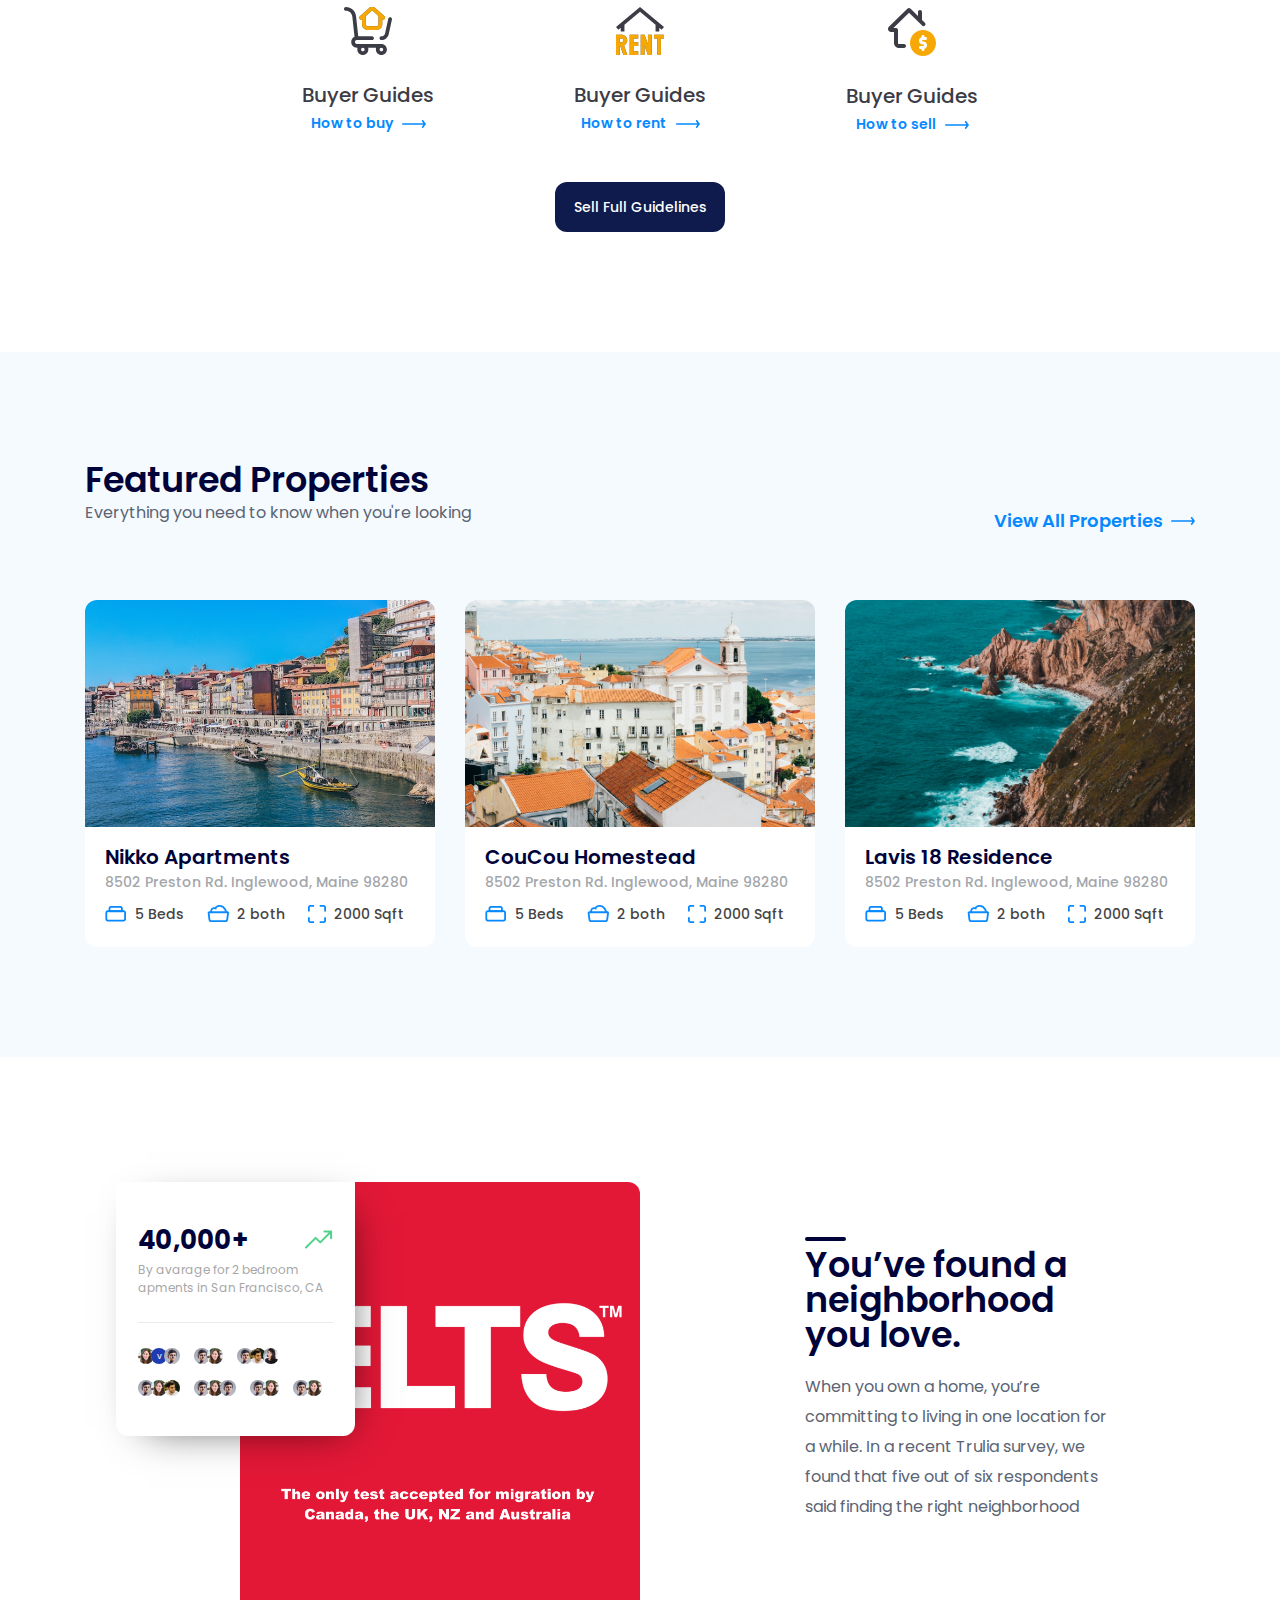
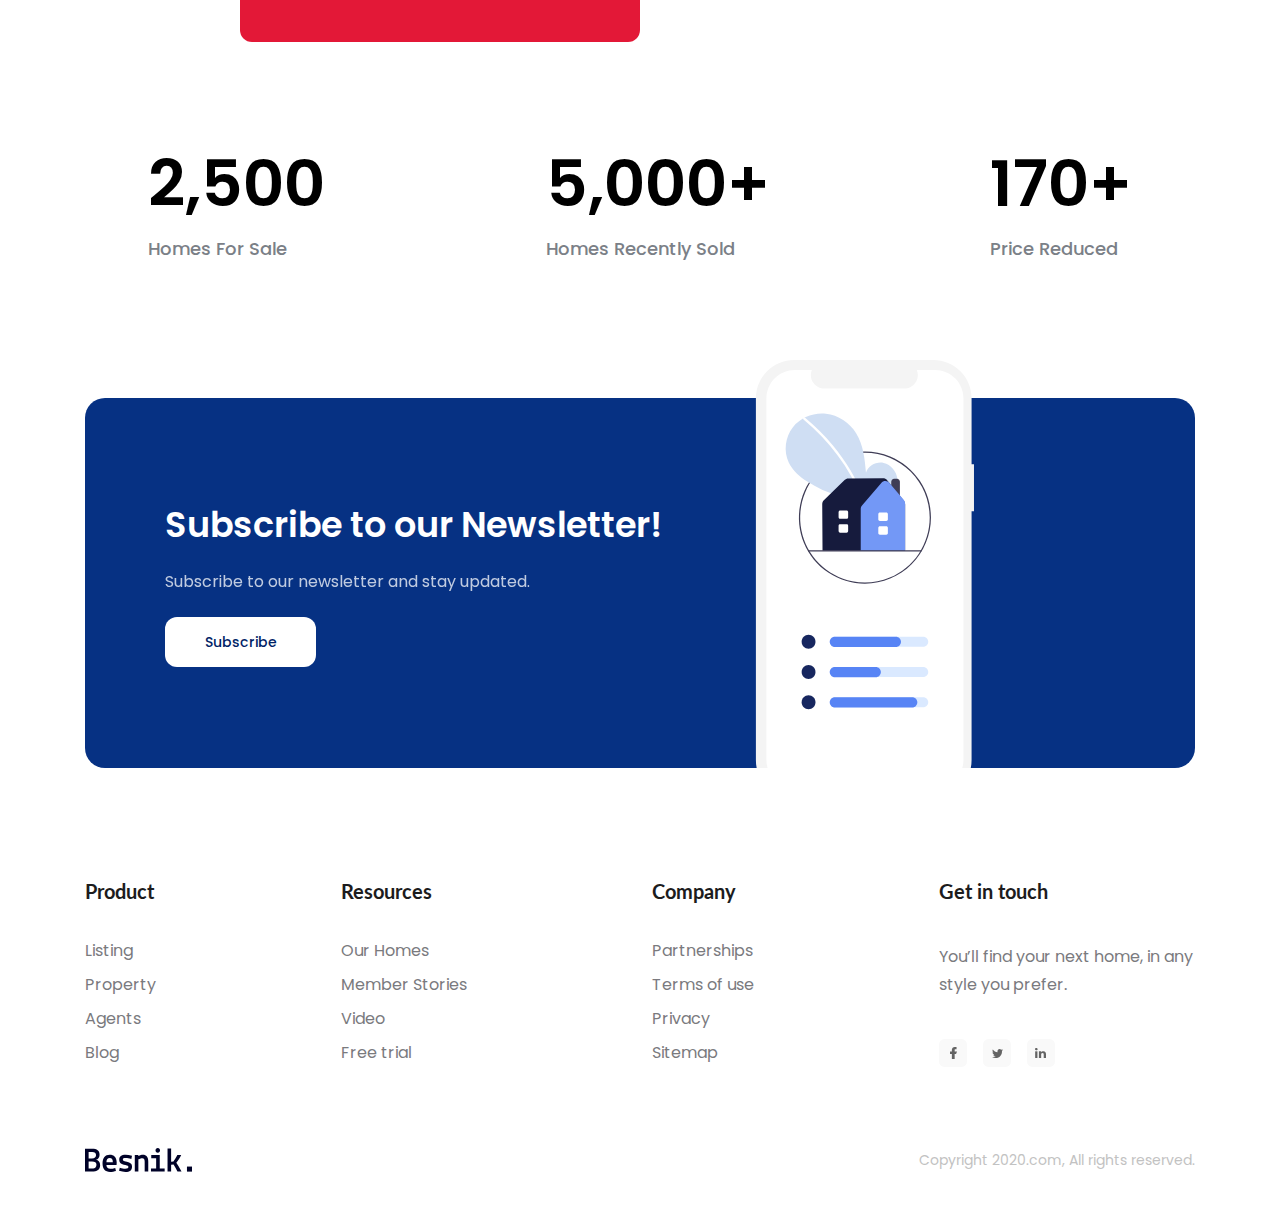
==== commit 33e5dbc3: "fixbug-logo" ====
--- a/index.html
+++ b/index.html
@@ -18,12 +18,13 @@
   </head>
   <body>
     <main>
-      <!-- HEADER -->
-      <header class="header">
-        <div class="content">
-          <nav class="navbar">
+      <header class="fixed-header">
+          <div class="content">
+            <nav class="navbar">
             <!-- LOGO -->
+            <a href="#">
             <img src="./assets/img/logo.svg" alt="Besnik." />
+            </a>
             <!-- NAVIGATION -->
             <ul>
               <li><a href="#!">Home</a></li>
@@ -38,6 +39,12 @@
               <a href="#!" class="btn action-btn">Sign up</a>
             </div>
           </nav>
+        </div>
+      </header>
+      <!-- Hero -->
+      <div class="hero-wrap">
+        <div class="content">
+          
           <!-- Hero Info -->
           <div class="hero">
             <div class="info">
@@ -58,7 +65,7 @@
             />
           </div>
         </div>
-      </header>
+      </div>
       <!-- Clients -->
       <div class="clients">
         <div class="content">
@@ -375,7 +382,7 @@
                   <a href="">Sitemap</a>
                 </li>
               </ul>
-            </div>
+          </div>
             <div class="column">
               <h3 class="heading">Get in touch</h3>
               <p class="desc">You’ll find your next home, in any style you prefer.</p>
@@ -392,7 +399,7 @@
               </div>
             </div>
           </div>
-          <div class="row row-bottom">
+          <div class="row row-bottom">          
             <img src="./assets/img/logo.svg" alt="" class="logo">
             <p class="copyright">Copyright 2020.com, All rights reserved.</p>
           </div>
--- a/assets/css/style.css
+++ b/assets/css/style.css
@@ -1,651 +1,654 @@
 * {
-  box-sizing: border-box;
+    box-sizing: border-box;
 }
 /* Dat bien */
 :root {
-  --primary-color: #0f1b4c;
+    --primary-color: #0f1b4c;
 }
 
 html {
-  font-size: 62.5%;
+    font-size: 62.5%;
 }
 
 body {
-  font-size: 1.6rem;
-  font-family: "Poppins";
+    font-size: 1.6rem;
+    font-family: "Poppins";
 }
 /* Common : tp dùng chung */
 
 .content {
-  width: 1110px;
-  max-width: calc(100% - 48px);
-  margin-left: auto;
-  margin-right: auto;
+    width: 1110px;
+    max-width: calc(100% - 48px);
+    margin-left: auto;
+    margin-right: auto;
 }
 
 a {
-  text-decoration: none;
+    text-decoration: none;
 }
 
 .btn {
-  display: inline-block;
-  min-width: 98px;
-  background: var(--primary-color);
-  border-radius: 12px;
-  font-weight: 500;
-  font-size: 1.4rem;
-  text-align: center;
-  color: #ffffff;
-  padding: 18px 16px;
+    display: inline-block;
+    min-width: 98px;
+    background: var(--primary-color);
+    border-radius: 12px;
+    font-weight: 500;
+    font-size: 1.4rem;
+    text-align: center;
+    color: #ffffff;
+    padding: 18px 16px;
 }
 
 .btn:hover {
-  opacity: 0.9;
+    opacity: 0.9;
 }
 
 .line-clamp {
-   display: -webkit-box;
-  -webkit-line-clamp: var(--line-clamp, 2);
-  -webkit-box-orient: vertical;
-  overflow: hidden;
+    display: -webkit-box;
+    -webkit-line-clamp: var(--line-clamp, 2);
+    -webkit-box-orient: vertical;
+    overflow: hidden;
 }
 /*-------------------------- HEADER --------------------------*/
-.header {
-  position: relative;
+.fixed-header {
   background: #e6f0ff;
-  height: 100vh;
+  padding-top: 26px;
+  position: sticky;
+  top: -26px;
+  z-index: 1;
+}
+
+.hero-wrap {
+    position: relative;
+    background: #e6f0ff;
+    height: calc(100vh - 90px);
 }
 
 .navbar {
-  display: flex;
-  align-items: center;
-  padding-top: 50px;
+    display: flex;
+    align-items: center;
+    /* padding-top: 50px; */
+    padding: 12px 0;
 }
 
 .navbar ul {
-  margin-left: 50px;
-  display: flex;
+    margin-left: 50px;
+    display: flex;
 }
 
 .navbar ul a {
-  font-weight: 500;
-  font-size: 1.4rem;
-  color: #4f5361;
-  padding: 8px 14px;
+    font-weight: 500;
+    font-size: 1.4rem;
+    color: #4f5361;
+    padding: 8px 14px;
 }
 
 .navbar ul a:hover {
-  text-decoration: underline;
+    text-decoration: underline;
 }
 
 .navbar .action {
-  margin-left: auto;
+    margin-left: auto;
 }
 
 .navbar .action-link {
-  font-size: 1.4rem;
-  font-weight: 500;
-  color: var(--primary-color);
+    font-size: 1.4rem;
+    font-weight: 500;
+    color: var(--primary-color);
 }
 
 .navbar .action-btn {
-  padding: 13px 16px;
-  margin-left: 18px;
-  border-radius: 8px;
+    padding: 13px 16px;
+    margin-left: 18px;
+    border-radius: 8px;
 }
 
 /* hero info */
 .hero {
-  margin-top: 130px;
+    padding-top: 130px;
 }
 
 .hero .info {
-  width: 51%;
+    width: 51%;
 }
 
 .hero .sub-title {
-  font-weight: 500;
-  font-size: 1.8rem;
-  line-height: 1.5;
-  letter-spacing: 0.01em;
-  color: #687690;
+    font-weight: 500;
+    font-size: 1.8rem;
+    line-height: 1.5;
+    letter-spacing: 0.01em;
+    color: #687690;
 }
 
 .hero .title {
-  margin-top: 8px;
-  font-weight: 700;
-  font-size: 6.4rem;
-  line-height: 1.19;
-  color: #000336;
+    margin-top: 8px;
+    font-weight: 700;
+    font-size: 6.4rem;
+    line-height: 1.19;
+    color: #000336;
 }
 
 .hero .desc {
-  margin-top: 30px;
-  font-weight: 400;
-  font-size: 1.8rem;
-  line-height: 32px;
-  color: #5a6473;
+    margin-top: 30px;
+    font-weight: 400;
+    font-size: 1.8rem;
+    line-height: 32px;
+    color: #5a6473;
 }
 
 .hero-cta {
-  margin-top: 40px;
-  min-width: 170px;
+    margin-top: 40px;
+    min-width: 170px;
 }
 
 .hero-img {
-  position: absolute;
-  bottom: 0;
-  right: calc((100vw - 1110px) / 2 - 100px);
+    position: absolute;
+    bottom: 0;
+    right: calc((100vw - 1110px) / 2 - 100px);
 }
 
 /* ------------- clients ================ */
 
 .clients {
-  padding: 43px 0 40px;
-  margin-top: 79px;
+    padding: 43px 0 40px;
+    margin-top: 79px;
 }
 
 .clients .row {
-  display: flex;
-  justify-content: space-between;
+    display: flex;
+    justify-content: space-between;
 }
 
 .clients .desc {
-  font-weight: 500;
-  font-size: 1.6rem;
-  line-height: 1.25;
-  color: #7d8589;
+    font-weight: 500;
+    font-size: 1.6rem;
+    line-height: 1.25;
+    color: #7d8589;
 }
 
 .clients .row-desc {
-  margin-top: 23px;
+    margin-top: 23px;
 }
 
 .clients .images {
-  display: flex;
-  justify-content: space-between;
-  align-items: center;
-  margin-top: 70px;
-}
-
-.clients .images a{
-  display: flex;
-  align-items: center;
-  height: 90px;
-  padding: 0 42px;
-  border-radius: 12px;
+    display: flex;
+    justify-content: space-between;
+    align-items: center;
+    margin-top: 70px;
+}
+
+.clients .images a {
+    display: flex;
+    align-items: center;
+    height: 90px;
+    padding: 0 42px;
+    border-radius: 12px;
 }
 
 .clients .images a:hover {
-  box-shadow: 0px 10px 20px rgba(0, 0, 0, 0.1);
+    box-shadow: 0px 10px 20px rgba(0, 0, 0, 0.1);
 }
 /* ------------- GUIDES ================ */
 
 .guides {
-  padding: 93px 0 79px;
-  margin-top: 40px;
+    padding: 93px 0 79px;
+    margin-top: 40px;
 }
 
 .guides .subtitle {
-  position: relative;
-  font-weight: 600;
-  font-size: 3.5rem;
-  line-height: 1;
-  text-align: center;
-  color: #000339;
+    position: relative;
+    font-weight: 600;
+    font-size: 3.5rem;
+    line-height: 1;
+    text-align: center;
+    color: #000339;
 }
 
 .guides .subtitle::before {
-  position: absolute;
-  top: -10px;
-  left: 50%;
-  transform: translateX(-50%); /* chạy lại 1 nửa cạnh để căn giữa*/
-  content: "";
-  display: inline-block;
-  width: 41px;
-  height: 4px;
-  background: #000339;
-  border-radius: 12px;
+    position: absolute;
+    top: -10px;
+    left: 50%;
+    transform: translateX(-50%); /* chạy lại 1 nửa cạnh để căn giữa*/
+    content: "";
+    display: inline-block;
+    width: 41px;
+    height: 4px;
+    background: #000339;
+    border-radius: 12px;
 }
 
 .guides .desc {
-  margin: 20px auto 0 auto;
-  max-width: 100%;
-  width: 459px;
-  font-weight: 400;
-  font-size: 1.6rem;
-  line-height: 1.88;
-  text-align: center;
-  color: #5a6473;
+    margin: 20px auto 0 auto;
+    max-width: 100%;
+    width: 459px;
+    font-weight: 400;
+    font-size: 1.6rem;
+    line-height: 1.88;
+    text-align: center;
+    color: #5a6473;
 }
 
 .list-guide {
-  display: flex;
-  justify-content: center;
-  margin-top: 70px;
+    display: flex;
+    justify-content: center;
+    margin-top: 70px;
 }
 
 .guide-item {
-  margin: 0 70px;
-  text-align: center;
+    margin: 0 70px;
+    text-align: center;
 }
 
 .guide-item .title {
-  margin-top: 26px;
-  font-weight: 500;
-  font-size: 2rem;
-  line-height: 1.1;
-  color: #3b3c45;
+    margin-top: 26px;
+    font-weight: 500;
+    font-size: 2rem;
+    line-height: 1.1;
+    color: #3b3c45;
 }
 
 .guide-item .link {
-  display: inline-block;
-  margin-top: 10px;
-  font-weight: 600;
-  font-size: 1.4rem;
-  color: #0689ff;
+    display: inline-block;
+    margin-top: 10px;
+    font-weight: 600;
+    font-size: 1.4rem;
+    color: #0689ff;
 }
 
 .guide-item .arrow {
-  margin-left: 6px;
+    margin-left: 6px;
 }
 
 .guide-cta {
-  display: flex;
-  justify-content: center;
-  margin-top: 50px;
+    display: flex;
+    justify-content: center;
+    margin-top: 50px;
 }
 
 .guide-cta .btn {
-  min-width: 170px;
+    min-width: 170px;
 }
 
 /* ------------- FEATURED ================ */
 .featured {
-  margin-top: 41px;
-  background: #F5FAFE;
-  padding: 110px 0;
-}
-
-
+    margin-top: 41px;
+    background: #f5fafe;
+    padding: 110px 0;
+}
 
 .featured .sub-title {
-  font-weight: 600;
-  font-size: 3.5rem;
-  line-height: 1;
-  color: #000339;
+    font-weight: 600;
+    font-size: 3.5rem;
+    line-height: 1;
+    color: #000339;
 }
 
 .featured .row {
-  display: flex;
-  justify-content: space-between;
-  margin-top: 15px;
+    display: flex;
+    justify-content: space-between;
+    margin-top: 15px;
 }
 
 .featured .desc {
-  font-weight: 400;
-  font-size: 1.6rem;
-  line-height: 1.88px;
-  color: #5a6473;
+    font-weight: 400;
+    font-size: 1.6rem;
+    line-height: 1.88px;
+    color: #5a6473;
 }
 
 .featured .link {
-  display: flex;
-  align-items: center;
-  font-weight: 600;
-  font-size: 1.8rem;
-  color: #0689ff;
+    display: flex;
+    align-items: center;
+    font-weight: 600;
+    font-size: 1.8rem;
+    color: #0689ff;
 }
 
 .featured .link .arrow {
-  margin-left: 8px;
+    margin-left: 8px;
 }
 
 .featured .list {
-  display: flex;
-  gap: 30px;
-  margin-top: 70px;
+    display: flex;
+    gap: 30px;
+    margin-top: 70px;
 }
 
 .featured .item {
-  flex: 1;
-  padding: 0;
-  background-color: #ffffff;
-  border-radius: 12px;
+    flex: 1;
+    padding: 0;
+    background-color: #ffffff;
+    border-radius: 12px;
 }
 
 .featured .list .thumb {
-  width: 100%;
-  height: 227px;
-  object-fit: cover;
-  border-radius: 12px 12px 0 0;
+    width: 100%;
+    height: 227px;
+    object-fit: cover;
+    border-radius: 12px 12px 0 0;
 }
 
 .featured .item .body {
-  padding: 17px 20px 24px ; 
-}
-
-.featured .item .title a{
-  font-weight: 600;
-  font-size: 2rem;
-  line-height: 1;
-  color: #000339;
- 
+    padding: 17px 20px 24px;
+}
+
+.featured .item .title a {
+    font-weight: 600;
+    font-size: 2rem;
+    line-height: 1;
+    color: #000339;
 }
 
 .featured .item .desc {
-  word-break: break-all;
-  margin-top: 15px;
-  font-weight: 500;
-  font-size: 1.4rem;
-  color: #A3A6AB;
+    word-break: break-all;
+    margin-top: 15px;
+    font-weight: 500;
+    font-size: 1.4rem;
+    color: #a3a6ab;
 }
 
 .featured .item .info {
-  margin-top: 21px;
-  display: flex;
-  align-items: center;
+    margin-top: 21px;
+    display: flex;
+    align-items: center;
 }
 
 .featured .item .icon {
-  margin-left: 23px;
+    margin-left: 23px;
 }
 
 .featured .item .icon:first-child {
-  margin-left: 0;
+    margin-left: 0;
 }
 
 .featured .item .label {
-  margin-left: 8px;
-  font-weight: 500;
-  font-size: 1.4rem;
-  color: #444444;
+    margin-left: 8px;
+    font-weight: 500;
+    font-size: 1.4rem;
+    color: #444444;
 }
 /*================ STATUS ============ */
 .stats {
-  margin-top: 75px;
-  padding: 50px 0;  
+    margin-top: 75px;
+    padding: 50px 0;
 }
 
 .stats .content {
-  width: 1048px;
+    width: 1048px;
 }
 
 .stats .row {
-  display: flex;
-}
-
-.stats .img-block, .stats .info {
-  width: 50%;
+    display: flex;
+}
+
+.stats .img-block,
+.stats .info {
+    width: 50%;
 }
 
 .stats .img-block {
-  position: relative;
+    position: relative;
 }
 
 .stats .info {
-  padding: 65px 0 0 165px;
+    padding: 65px 0 0 165px;
 }
 
 .stats .stats-trend {
-  position: absolute;
-  top: 0;
-  left: 0;
-  width: 239px;
-  padding: 45px 22px 40px;
-  border-radius: 0px 0px 12px 12px;
-  -webkit-box-shadow: 10px 10px 41px -20px rgba(0,0,0,0.75);
-  -moz-box-shadow: 10px 10px 41px -20px rgba(0,0,0,0.75);
-  box-shadow: 10px 10px 41px -20px rgba(0,0,0,0.75);
-  background: #FFFFFF;
+    position: absolute;
+    top: 0;
+    left: 0;
+    width: 239px;
+    padding: 45px 22px 40px;
+    border-radius: 0px 0px 12px 12px;
+    -webkit-box-shadow: 10px 10px 41px -20px rgba(0, 0, 0, 0.75);
+    -moz-box-shadow: 10px 10px 41px -20px rgba(0, 0, 0, 0.75);
+    box-shadow: 10px 10px 41px -20px rgba(0, 0, 0, 0.75);
+    background: #ffffff;
 }
 
 .stats-trend .value {
-  font-weight: 700;
-  font-size: 2.6rem;
-  line-height: 1;
-  letter-spacing: 0.01em;
-  color: #000339;
-
+    font-weight: 700;
+    font-size: 2.6rem;
+    line-height: 1;
+    letter-spacing: 0.01em;
+    color: #000339;
 }
 
 .stats-trend .icon {
-  margin-left: auto;
+    margin-left: auto;
 }
 
 .stats-trend .desc {
-  margin-top: 8px;
-  font-weight: 400;
-  font-size: 1.2rem;
-  line-height: 1.5;
-  color: #A7A7A7;
+    margin-top: 8px;
+    font-weight: 400;
+    font-size: 1.2rem;
+    line-height: 1.5;
+    color: #a7a7a7;
 }
 
 .stats-trend .separate {
-  height: 1.2px;
-  margin-top: 25px;
-  background: #E9E9E9;
+    height: 1.2px;
+    margin-top: 25px;
+    background: #e9e9e9;
 }
 
 .stats .avatar-group {
-  display: flex;
+    display: flex;
 }
 
 .stats .avatar-block {
-  display: flex;
-  flex-wrap: wrap;
-  gap: 16px 14px;
-  margin-top: 25px;
+    display: flex;
+    flex-wrap: wrap;
+    gap: 16px 14px;
+    margin-top: 25px;
 }
 
 .stats .avatar {
-  display: flex;
-  justify-content: center;
-  align-items: center;
-  width: 16px;
-  height: 16px;
-  margin-left: -3px;
-  object-fit: cover;
-  border-radius: 50%;
+    display: flex;
+    justify-content: center;
+    align-items: center;
+    width: 16px;
+    height: 16px;
+    margin-left: -3px;
+    object-fit: cover;
+    border-radius: 50%;
 }
 
 .stats .avatar:first-child {
-  margin-left: 0;
+    margin-left: 0;
 }
 
 .stats .avatar-1 {
-  background: #1F3BB1;
-  font-weight: 450;
-  font-size: 0.7rem;
-  letter-spacing: -0.02em;
-  color: #FFFFFF;
+    background: #1f3bb1;
+    font-weight: 450;
+    font-size: 0.7rem;
+    letter-spacing: -0.02em;
+    color: #ffffff;
 }
 
 .stats .img-block .image {
-  display: block;
-  margin-left: auto;
-  width: 400px;
-  height: 460px;
-  object-fit: cover;
-  border-radius: 12px;
+    display: block;
+    margin-left: auto;
+    width: 400px;
+    height: 460px;
+    object-fit: cover;
+    border-radius: 12px;
 }
 
 .stats .subtitle {
-  position: relative;
-  width: 269px;
-  font-weight: 600;
-  font-size: 3.5rem;
-  color: #000339;
+    position: relative;
+    width: 269px;
+    font-weight: 600;
+    font-size: 3.5rem;
+    color: #000339;
 }
 .stats .subtitle::before {
-  position: absolute;
-  left: 0;
-  top: -10px;
-  content: "";
-  display: block;
-  width: 41px;
-  height: 4px;
-  background: #000339;
-  border-radius: 12px;
+    position: absolute;
+    left: 0;
+    top: -10px;
+    content: "";
+    display: block;
+    width: 41px;
+    height: 4px;
+    background: #000339;
+    border-radius: 12px;
 }
 
 .stats .info .desc {
-  width: 309px;
-  margin-top: 20px;
-  font-weight: 400;
-  font-size: 1.6rem;
-  line-height: 1.88;
-  color: #5A6473;
-}
-
-      /*  row sale*/
+    width: 309px;
+    margin-top: 20px;
+    font-weight: 400;
+    font-size: 1.6rem;
+    line-height: 1.88;
+    color: #5a6473;
+}
+
+/*  row sale*/
 .stats .row-qty {
-  justify-content: space-between;
-  margin-top: 110px;
-  padding: 0 32px;
+    justify-content: space-between;
+    margin-top: 110px;
+    padding: 0 32px;
 }
 
 .stats .qty {
-  font-weight: 600;
-  font-size: 6.4rem;
-  color: #000000;
+    font-weight: 600;
+    font-size: 6.4rem;
+    color: #000000;
 }
 
 .stats .qty-desc {
-  margin-top: 24px;
-  font-weight: 500;
-  font-size: 1.8rem;
-  color: #7B8087;
+    margin-top: 24px;
+    font-weight: 500;
+    font-size: 1.8rem;
+    color: #7b8087;
 }
 
 /* subscription */
 .subscription {
-  margin-top: 90px;
+    margin-top: 90px;
 }
 
 .subscription .body {
-  position: relative;
-  display: flex;
-  align-items: center;
-  height: 370px;
-  background: #063183;
-  border-radius: 20px;
+    position: relative;
+    display: flex;
+    align-items: center;
+    height: 370px;
+    background: #063183;
+    border-radius: 20px;
 }
 
 .subscription .info {
-  width: 675px;
-  max-width: 100%;
-  padding: 0 80px;
+    width: 675px;
+    max-width: 100%;
+    padding: 0 80px;
 }
 
 .subscription .sub-title {
-  font-weight: 600;
-  font-size: 3.5rem;
-  line-height: 1.5;
-  color: #FFFFFF;
-
+    font-weight: 600;
+    font-size: 3.5rem;
+    line-height: 1.5;
+    color: #ffffff;
 }
 
 .subscription .desc {
-  margin-top: 15px;
-  font-weight: 400;
-  font-size: 1.6rem;
-  line-height: 1.88;
-  color: #FFFFFF;
-  opacity: 0.75;
+    margin-top: 15px;
+    font-weight: 400;
+    font-size: 1.6rem;
+    line-height: 1.88;
+    color: #ffffff;
+    opacity: 0.75;
 }
 
 .subscription .btn {
-  min-width: 151px;
-  margin-top: 20px;
-  background-color: #ffffff;
-  color: #002366;
+    min-width: 151px;
+    margin-top: 20px;
+    background-color: #ffffff;
+    color: #002366;
 }
 
 .subscription .img {
-  position: absolute;
-  bottom: 0;
-  right: 221px;
+    position: absolute;
+    bottom: 0;
+    right: 221px;
 }
 
 /* footer */
 
 .footer {
-  margin-top: 55px;
-  padding: 58px 0 58px;
+    margin-top: 55px;
+    padding: 58px 0 58px;
 }
 
 .footer .row {
-  display: flex;
+    display: flex;
 }
 
 .footer .row-top {
-  gap: 185px;
+    gap: 185px;
 }
 
 .footer .heading {
-  font-family: 'Lato', sans-serif;
-  font-weight: 700;
-  font-size: 2rem;
-  color: #1C1C1D;
-}
-
-.footer .list, .footer .desc {
-  margin-top: 42px;
+    font-family: "Lato", sans-serif;
+    font-weight: 700;
+    font-size: 2rem;
+    color: #1c1c1d;
+}
+
+.footer .list,
+.footer .desc {
+    margin-top: 42px;
 }
 
 .footer .item {
-  margin-top: 18px;
-}
-
-.footer .item a, .footer .desc {
-  font-weight: 400;
-  font-size: 1.6rem;
-  color: #7A7A7E;
-  white-space: nowrap;
-}
-
+    margin-top: 18px;
+}
+
+.footer .item a,
 .footer .desc {
-  white-space: normal;
-  line-height: 1.75;
+    font-weight: 400;
+    font-size: 1.6rem;
+    color: #7a7a7e;
+    white-space: nowrap;
+}
+
+.footer .desc {
+    white-space: normal;
+    line-height: 1.75;
 }
 
 .footer .social {
-  display: flex;
-  margin-top: 40px;
+    display: flex;
+    margin-top: 40px;
 }
 
 .footer .social-link {
-  
-  display: flex;
-  justify-content: center;
-  align-items: center;
-  background-color:#F9F9F9;
-  border-radius: 20%;
-  width: 28px;
-  height: 28px;
-  margin-left: 16px;
-}
-
-.footer .social-link:first-child {
-  margin-left: 0;
+    display: flex;
+    justify-content: center;
+    align-items: center;
+    background-color: #f9f9f9;
+    border-radius: 20%;
+    width: 28px;
+    height: 28px;
+}
+
+.footer .social-link + .social-link {
+    margin-left: 16px;
 }
 
 .footer .social-link:hover {
-  background-color: 
-#e2e2e2;
+    background-color: #e2e2e2;
 }
 
 .footer .row-bottom {
-  display: flex;
-  align-items: center;
-  justify-content: space-between;
-  margin-top: 81px;
+    display: flex;
+    align-items: center;
+    justify-content: space-between;
+    margin-top: 81px;
 }
 
 .footer .copyright {
-  font-weight: 400;
-  font-size: 1.4rem;
-  color: #C2C2C2;
-}
-
+    font-weight: 400;
+    font-size: 1.4rem;
+    color: #c2c2c2;
+}
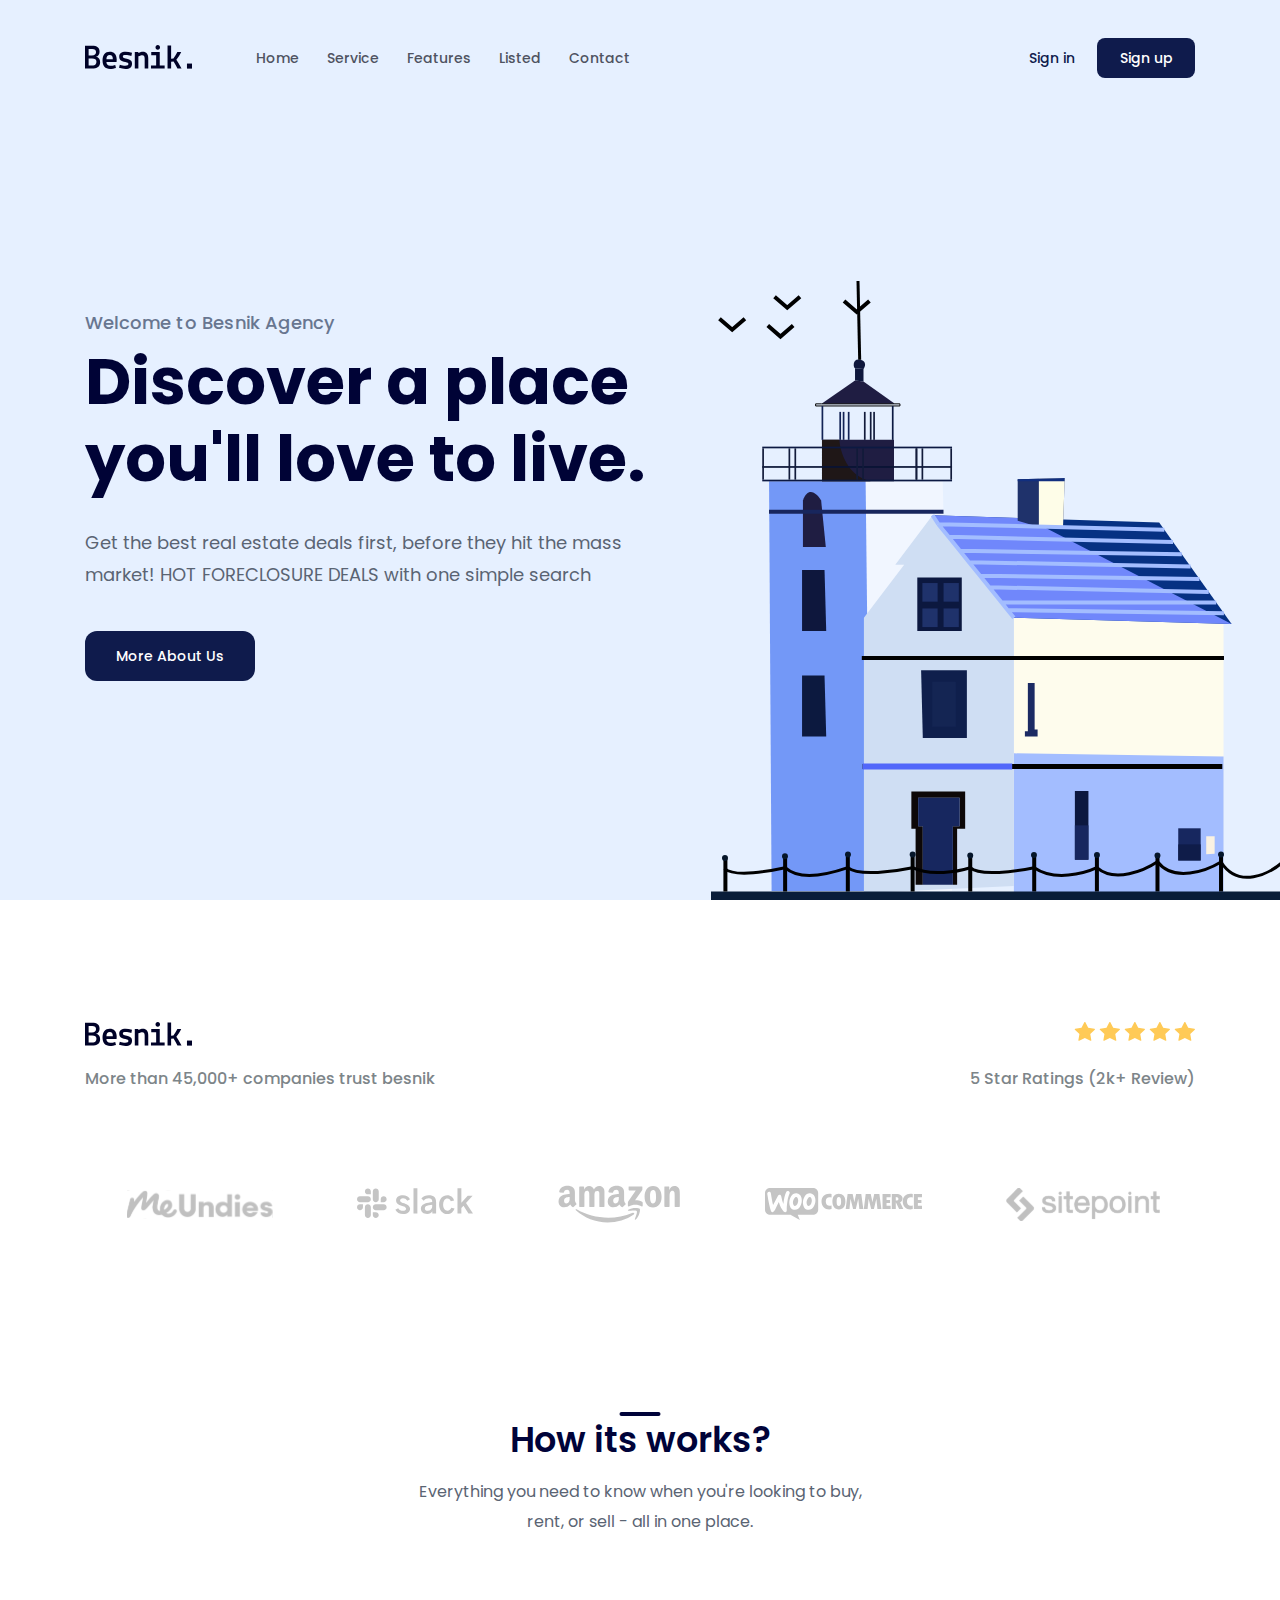
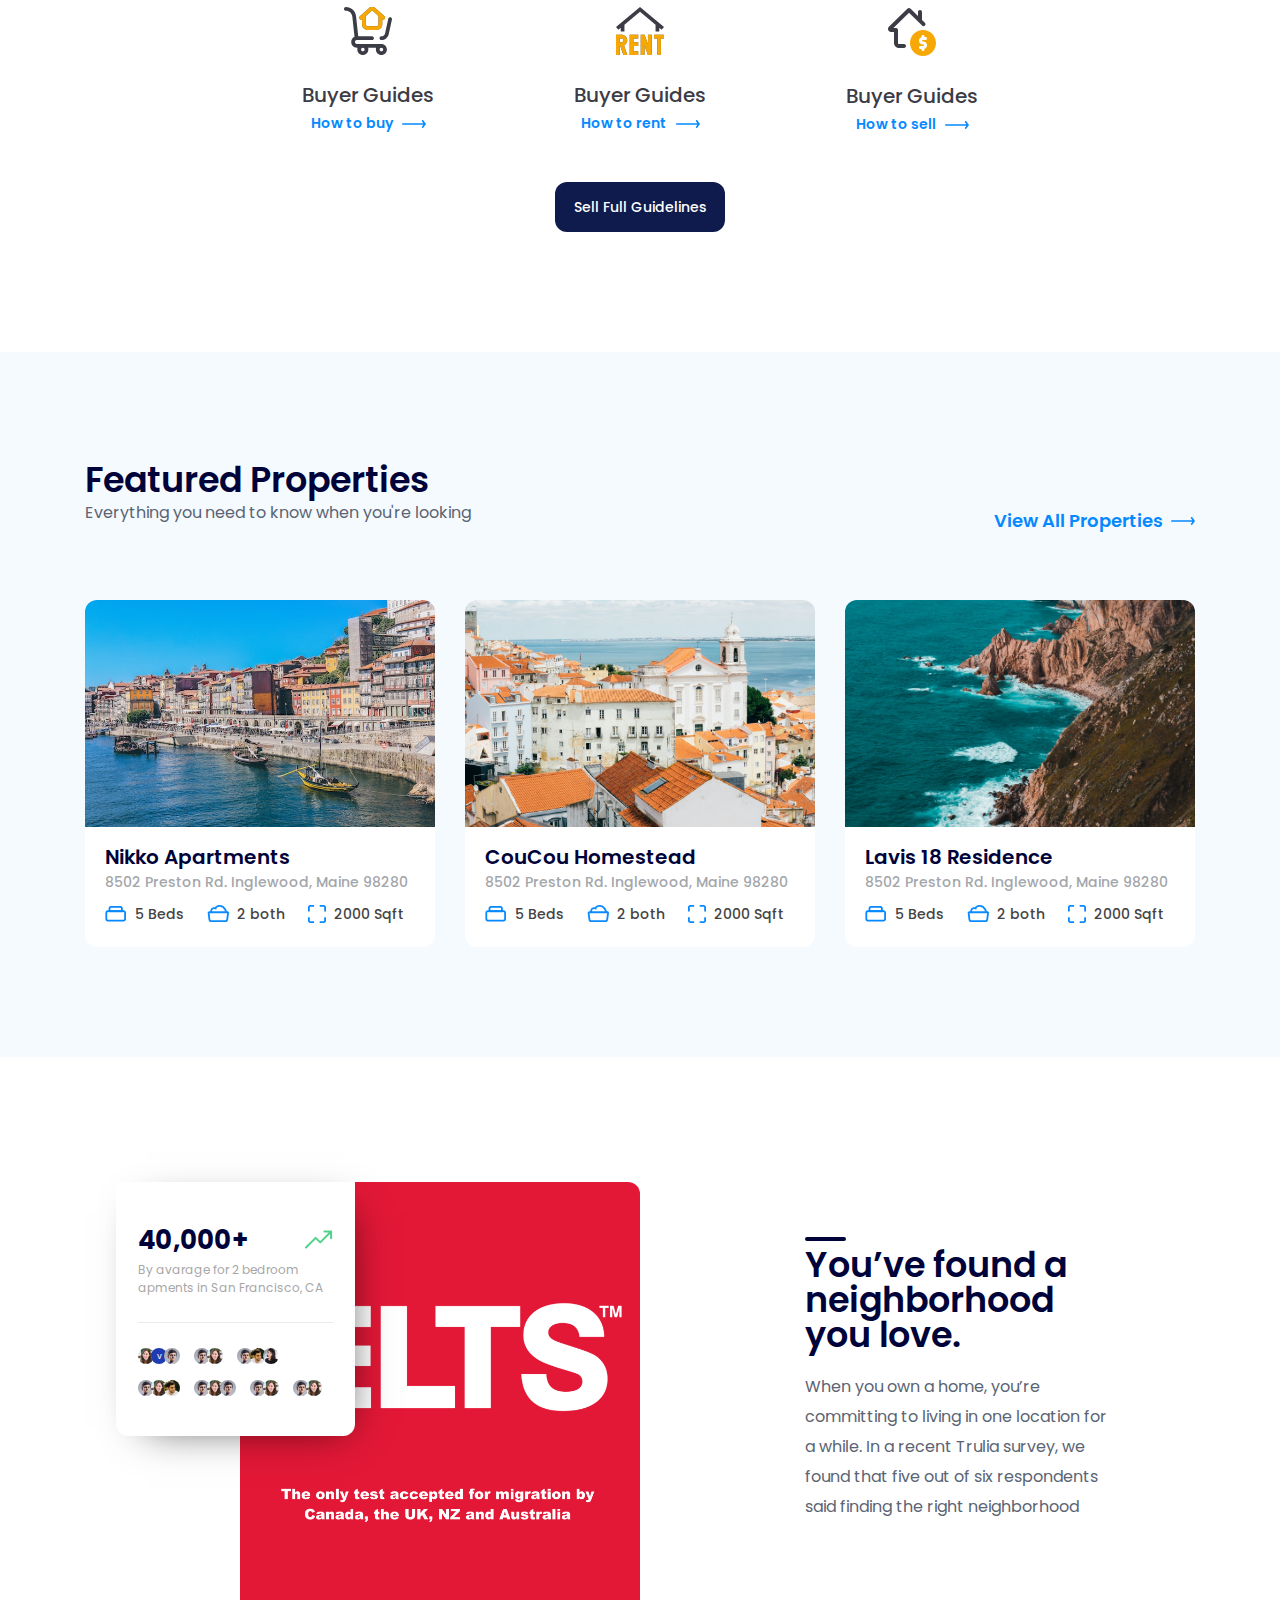
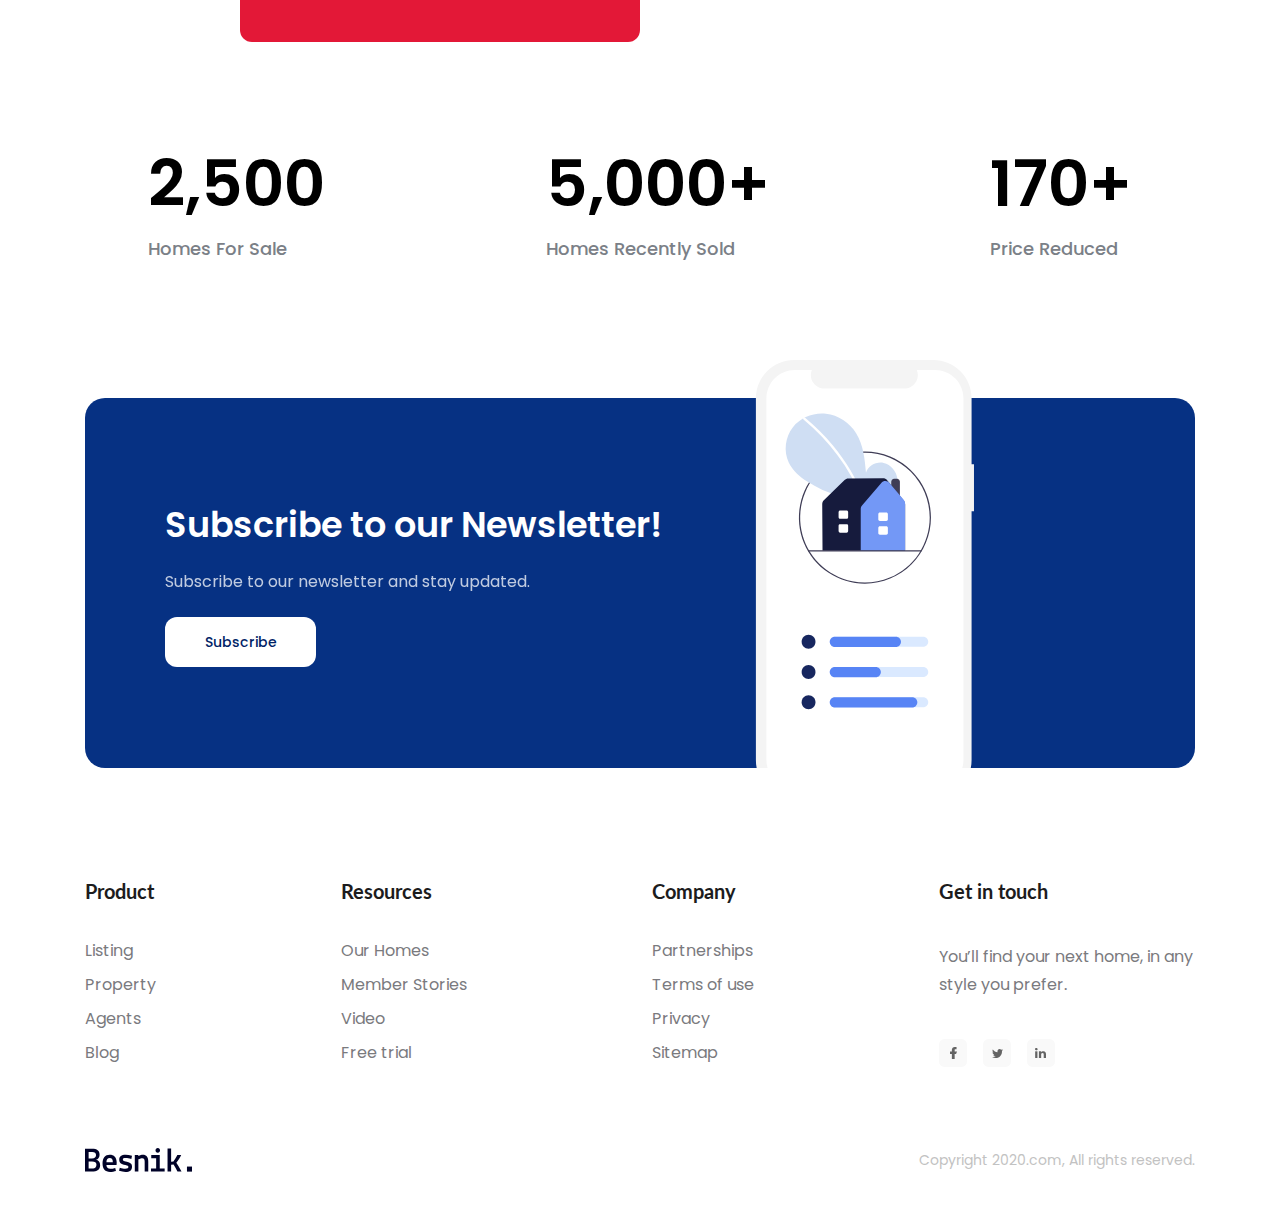
==== commit f23edc7c: "Update Hero" ====
--- a/index.html
+++ b/index.html
@@ -27,11 +27,11 @@
             </a>
             <!-- NAVIGATION -->
             <ul>
-              <li><a href="#!">Home</a></li>
-              <li><a href="#!">Features</a></li>
-              <li><a href="#!">Service</a></li>
-              <li><a href="#!">Listed</a></li>
-              <li><a href="#!">Contact</a></li>
+              <li><a href="#">Home</a></li>
+              <li><a href="#service">Service</a></li>
+              <li><a href="#features">Features</a></li>
+              <li><a href="#listed">Listed</a></li>
+              <li><a href="#contact">Contact</a></li>
             </ul>
             <!-- ACTION -->
             <div class="action">
@@ -46,7 +46,7 @@
         <div class="content">
           
           <!-- Hero Info -->
-          <div class="hero">
+          <div>
             <div class="info">
               <p class="sub-title">Welcome to Besnik Agency</p>
               <h1 class="title">Discover a place you'll love to live.</h1>
@@ -105,7 +105,7 @@
         </div>
       </div>
       <!-- GUIDES -->
-      <div class="guides">
+      <div id="service" class="guides">
         <div class="content">
           <h2 class="subtitle">How its works?</h2>
           <p class="desc">
@@ -146,7 +146,7 @@
         </div>
       </div>
       <!-- Featured-->
-      <div class="featured">
+      <div id="features" class="featured">
         <div class="content">
           <header>
             <h2 class="sub-title">Featured Properties</h2>
@@ -238,7 +238,7 @@
         </div>
       </div>
       <!-- STATS -->
-      <div class="stats">
+      <div id="listed" class="stats">
         <div class="content">
           <div class="row">
             <div class="img-block">
@@ -313,7 +313,7 @@
       </div>
 
       <!-- SUBSCRIBE -->
-      <div class="subscription">
+      <div id="contact" class="subscription">
         <div class="content">
           <div class="body">
             <div class="info">
--- a/assets/css/style.css
+++ b/assets/css/style.css
@@ -4,6 +4,10 @@
 /* Dat bien */
 :root {
     --primary-color: #0f1b4c;
+}
+
+html, body {
+  scroll-behavior: smooth;
 }
 
 html {
@@ -60,6 +64,8 @@
 
 .hero-wrap {
     position: relative;
+    display: flex;
+    align-items: center;
     background: #e6f0ff;
     height: calc(100vh - 90px);
 }
@@ -104,15 +110,13 @@
 }
 
 /* hero info */
-.hero {
-    padding-top: 130px;
-}
-
-.hero .info {
+
+
+.hero-wrap .info {
     width: 51%;
 }
 
-.hero .sub-title {
+.hero-wrap .sub-title {
     font-weight: 500;
     font-size: 1.8rem;
     line-height: 1.5;
@@ -120,7 +124,7 @@
     color: #687690;
 }
 
-.hero .title {
+.hero-wrap .title {
     margin-top: 8px;
     font-weight: 700;
     font-size: 6.4rem;
@@ -128,7 +132,7 @@
     color: #000336;
 }
 
-.hero .desc {
+.hero-wrap .desc {
     margin-top: 30px;
     font-weight: 400;
     font-size: 1.8rem;
